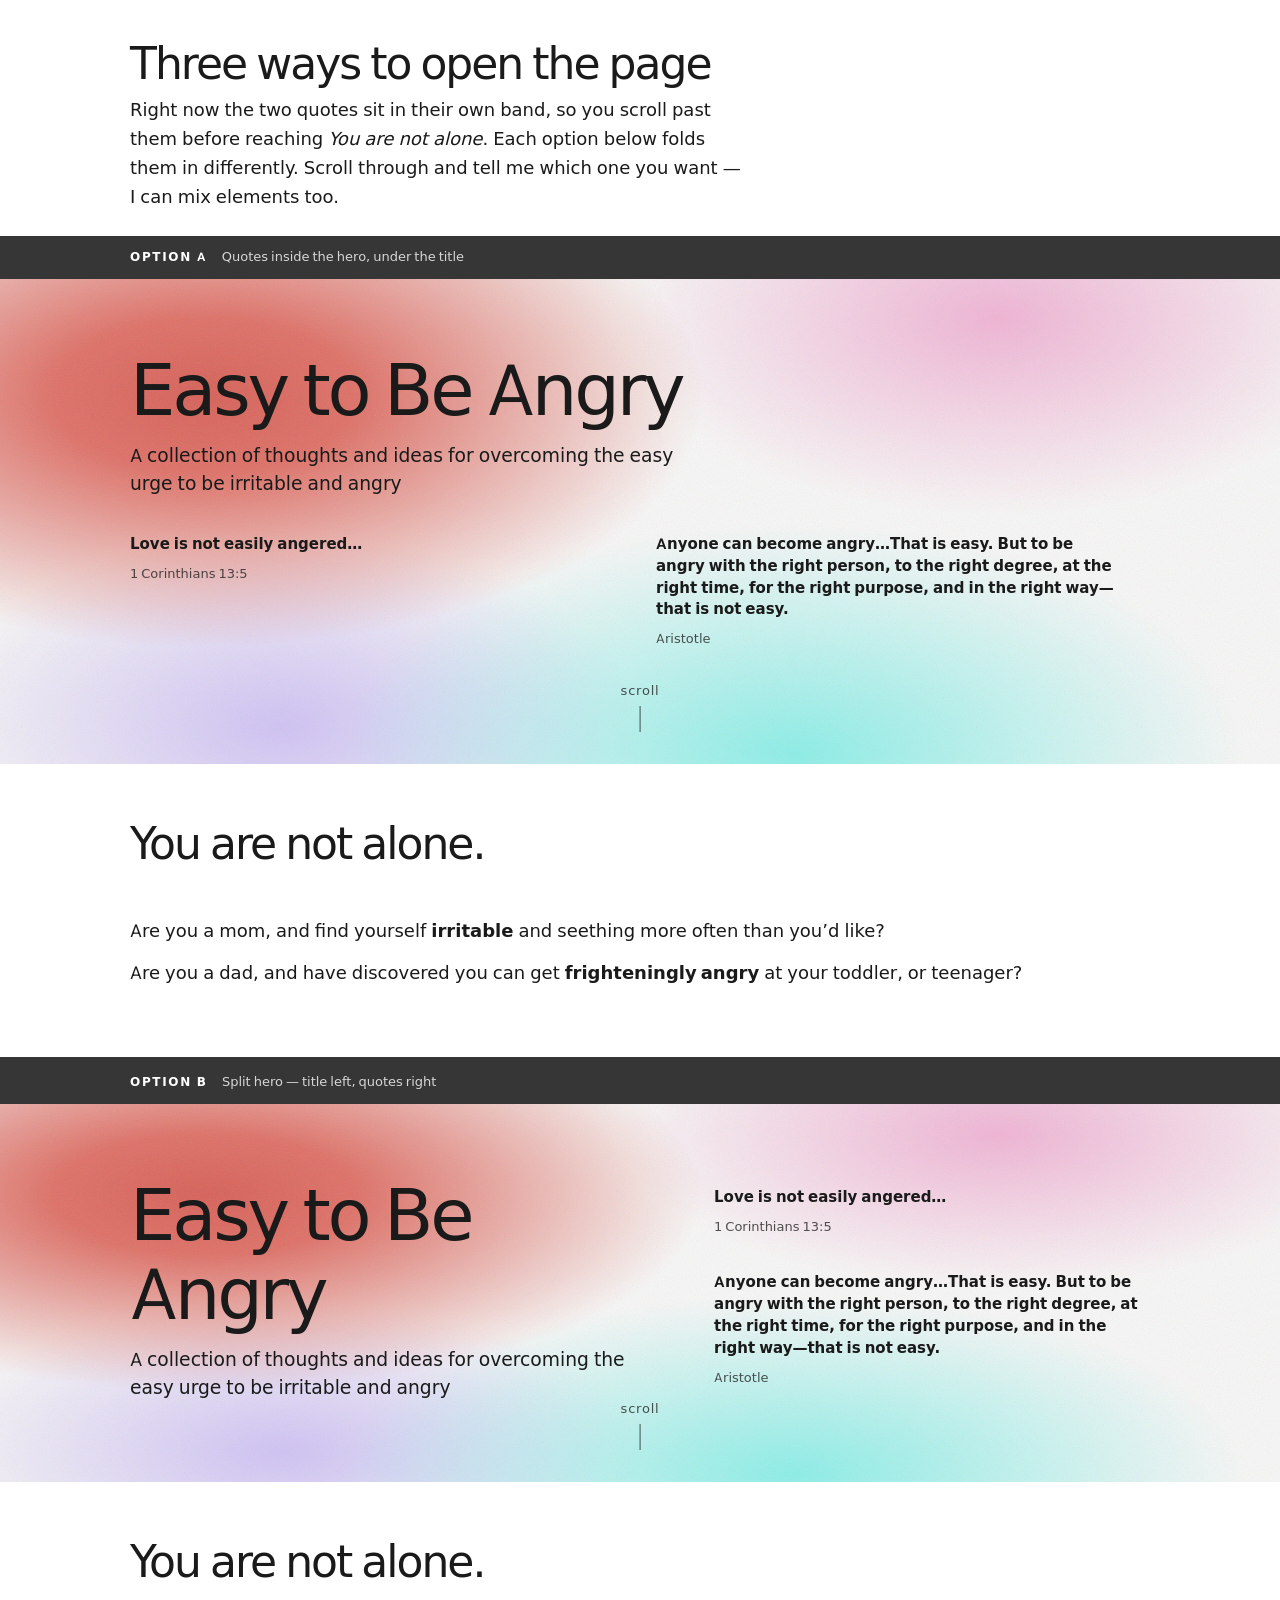
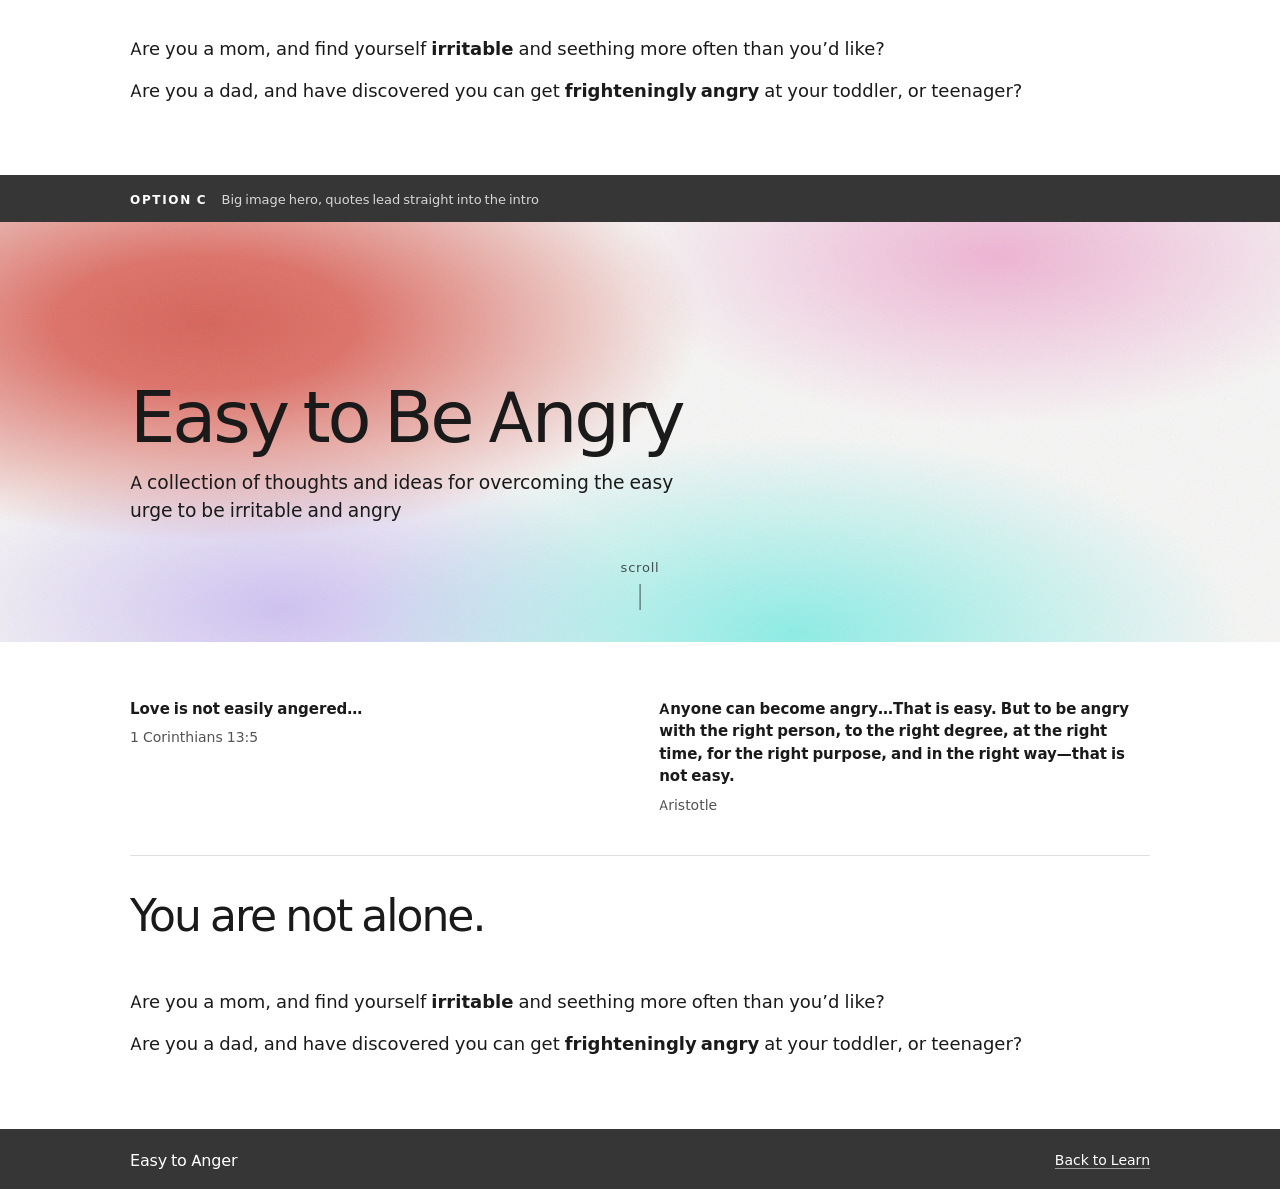
==== hero-options/index.html @ 9e605502 "Speech bubbles for the judgment examples, drop the hero eyebrows, add The Grove The judgment/neutral" ====
<!DOCTYPE html>
<html lang="en">
<head>
<meta charset="utf-8">
<meta name="viewport" content="width=device-width, initial-scale=1">
<title>Hero layout options — Easy to Be Angry</title>
<meta name="robots" content="noindex">
<link rel="stylesheet" href="/assets/css/site.css?v=62">
<style>
  .opt-label {
    position: sticky; top: 0; z-index: 30;
    background: var(--charcoal); color: #fff;
  }
  .opt-label .container { padding-block: .7rem; display: flex; gap: .9rem; align-items: baseline; flex-wrap: wrap; }
  .opt-label b { font-size: .75rem; font-weight: 700; letter-spacing: .14em; text-transform: uppercase; }
  .opt-label span { font-size: .8125rem; opacity: .8; }

  .demo { border-bottom: 3px solid var(--charcoal); }
  .demo .hero--art { min-height: 0; }

  /* shared epigraph treatment when it sits over the artwork */
  .hero-quotes { display: grid; gap: clamp(1rem, 2.5vw, 2rem); margin-top: clamp(1.5rem, 3vw, 2.25rem); }
  .hero-quotes .epigraph { margin: 0; max-width: 46ch; }
  .hero-quotes .epigraph p { font-size: .9375rem; line-height: 1.45; margin-bottom: .15rem; }
  .hero-quotes .epigraph cite { font-size: .8125rem; }

  /* A — quotes stacked under the title, inside the hero */
  .demo-a .hero-quotes { grid-template-columns: repeat(auto-fit, minmax(260px, 1fr)); }
  .demo-a .hero--art { padding-block: clamp(3rem, 7vw, 4.5rem) clamp(5.5rem, 9vw, 7rem); }

  /* B — split hero: title left, quotes right */
  .demo-b .hero--art { padding-block: clamp(3rem, 7vw, 4.5rem) clamp(4rem, 7vw, 5rem); }
  .demo-b .hero-split { display: grid; grid-template-columns: 1.1fr .9fr; gap: clamp(1.5rem, 4vw, 3.5rem); align-items: center; }
  .demo-b .hero-quotes { margin-top: 0; }
  @media (max-width: 760px) { .demo-b .hero-split { grid-template-columns: 1fr; } }

  /* C — hero is title only; quotes lead the next section */
  .demo-c .quote-band { display: grid; grid-template-columns: repeat(auto-fit, minmax(260px, 1fr)); gap: clamp(1rem, 3vw, 2.5rem); padding-bottom: clamp(1.5rem, 3vw, 2.25rem); margin-bottom: clamp(1.5rem, 3vw, 2.25rem); border-bottom: 1px solid rgba(0,0,0,.12); }
  .demo-c .quote-band .epigraph { margin: 0; max-width: none; }
  .demo-c .quote-band p { font-size: .9375rem; margin-bottom: .15rem; }
</style>
</head>
<body>

<main id="main">

  <section class="section" style="padding-block:2.5rem 1.5rem">
    <div class="container">
      <h1 style="font-size:var(--step-hero); margin-bottom:.5rem">Three ways to open the page</h1>
      <p style="max-width:62ch">Right now the two quotes sit in their own band, so you scroll past them
      before reaching <em>You are not alone</em>. Each option below folds them in differently. Scroll
      through and tell me which one you want — I can mix elements too.</p>
    </div>
  </section>

  <!-- ===================== OPTION A ===================== -->
  <div class="opt-label"><div class="container"><b>Option A</b><span>Quotes inside the hero, under the title</span></div></div>
  <div class="demo demo-a">
    <section class="hero hero--art">
      <div class="container">
        <h1 class="hero__title">Easy to Be Angry</h1>
        <p class="hero__standfirst">A collection of thoughts and ideas for overcoming the easy urge to be irritable and angry</p>

        <div class="hero-quotes">
          <div class="epigraph">
            <p>Love is not easily angered…</p>
            <cite>1 Corinthians 13:5</cite>
          </div>
          <div class="epigraph">
            <p>Anyone can become angry…That is easy. But to be angry with the right person, to the right degree, at the right time, for the right purpose, and in the right way—that is not easy.</p>
            <cite>Aristotle</cite>
          </div>
        </div>
      </div>
      <a class="scroll-cue" href="#a-next" aria-label="Scroll">scroll</a>
    </section>

    <section class="section" id="a-next" style="padding-block:clamp(2rem,5vw,3.5rem)">
      <div class="container">
        <h2 class="section__title">You are not alone.</h2>
        <ul class="question-list">
          <li>Are you a mom, and find yourself <strong>irritable</strong> and seething more often than you’d like?</li>
          <li>Are you a dad, and have discovered you can get <strong>frighteningly angry</strong> at your toddler, or teenager?</li>
        </ul>
      </div>
    </section>
  </div>

  <!-- ===================== OPTION B ===================== -->
  <div class="opt-label"><div class="container"><b>Option B</b><span>Split hero — title left, quotes right</span></div></div>
  <div class="demo demo-b">
    <section class="hero hero--art">
      <div class="container">
        <div class="hero-split">
          <div>
            <h1 class="hero__title">Easy to Be Angry</h1>
            <p class="hero__standfirst">A collection of thoughts and ideas for overcoming the easy urge to be irritable and angry</p>
          </div>
          <div class="hero-quotes">
            <div class="epigraph">
              <p>Love is not easily angered…</p>
              <cite>1 Corinthians 13:5</cite>
            </div>
            <div class="epigraph">
              <p>Anyone can become angry…That is easy. But to be angry with the right person, to the right degree, at the right time, for the right purpose, and in the right way—that is not easy.</p>
              <cite>Aristotle</cite>
            </div>
          </div>
        </div>
      </div>
      <a class="scroll-cue" href="#b-next" aria-label="Scroll">scroll</a>
    </section>

    <section class="section" id="b-next" style="padding-block:clamp(2rem,5vw,3.5rem)">
      <div class="container">
        <h2 class="section__title">You are not alone.</h2>
        <ul class="question-list">
          <li>Are you a mom, and find yourself <strong>irritable</strong> and seething more often than you’d like?</li>
          <li>Are you a dad, and have discovered you can get <strong>frighteningly angry</strong> at your toddler, or teenager?</li>
        </ul>
      </div>
    </section>
  </div>

  <!-- ===================== OPTION C ===================== -->
  <div class="opt-label"><div class="container"><b>Option C</b><span>Big image hero, quotes lead straight into the intro</span></div></div>
  <div class="demo demo-c">
    <section class="hero hero--art" style="min-height:min(58svh,420px)">
      <div class="container">
        <h1 class="hero__title">Easy to Be Angry</h1>
        <p class="hero__standfirst">A collection of thoughts and ideas for overcoming the easy urge to be irritable and angry</p>
      </div>
      <a class="scroll-cue" href="#c-next" aria-label="Scroll">scroll</a>
    </section>

    <section class="section" id="c-next" style="padding-block:clamp(2rem,5vw,3.5rem)">
      <div class="container">
        <div class="quote-band">
          <div class="epigraph">
            <p>Love is not easily angered…</p>
            <cite>1 Corinthians 13:5</cite>
          </div>
          <div class="epigraph">
            <p>Anyone can become angry…That is easy. But to be angry with the right person, to the right degree, at the right time, for the right purpose, and in the right way—that is not easy.</p>
            <cite>Aristotle</cite>
          </div>
        </div>

        <h2 class="section__title">You are not alone.</h2>
        <ul class="question-list">
          <li>Are you a mom, and find yourself <strong>irritable</strong> and seething more often than you’d like?</li>
          <li>Are you a dad, and have discovered you can get <strong>frighteningly angry</strong> at your toddler, or teenager?</li>
        </ul>
      </div>
    </section>
  </div>

</main>

<footer class="footer">
  <div class="container footer__inner">
    <span class="footer__brand">Easy to Anger</span>
    <a class="footer__link" href="/">Back to Learn</a>
  </div>
</footer>

</body>
</html>
---- assets/css/site.css ----
@import url('fonts.css');

/* ---------------------------------------------------------------
   Tokens
---------------------------------------------------------------- */
:root {
  --ink: #1a1a1a;
  --ink-soft: #4a4a4a;
  --accent: #e859b5;
  --accent-deep: #c73d96;   /* passes AA on light backgrounds; --accent does not */
  --charcoal: #363636;
  --cream: #f6e4cb;
  --offwhite: #f8f8f7;
  --brick: #d82713;
  --gold: #e4af63;
  --teal: #0e7169;        /* scripture; brightest teal clearing AA on white, cream and gold */
  --gold-light: #f8ebd8;   /* the gold at ~25% over white */
  --white: #fff;
  --grey-light: #f4f4f3;

  --nav-h: 56px;
  --container: 1020px;
  --gutter: clamp(1.25rem, 5vw, 5.5rem);

  /* set-apart blocks (quotes, scripture, contributor voice) step in from the
     body measure on both sides so they read as interruptions in the text */
  --inset: clamp(1rem, 6vw, 7rem);
  /* vertical rhythm between a block and the prose around it */
  --block-gap: clamp(1.75rem, 3.5vw, 2.75rem);

  /* Each step interpolates linearly between its size at 375px and at 1200px,
     so mid-range widths get a real value instead of sitting on the floor. */
  --step-hero: clamp(1.875rem, calc(1.4773rem + 1.697vw), 2.75rem);   /* 30 → 44 */
  --step-h2: clamp(1.875rem, calc(1.4773rem + 1.697vw), 2.75rem);
  --step-h3: clamp(1.0625rem, calc(1.0057rem + 0.242vw), 1.1875rem);  /* 17 → 19 */
  --step-body: clamp(1rem, calc(0.9432rem + 0.242vw), 1.125rem);      /* 16 → 18 */
  --step-link: clamp(0.9375rem, calc(0.9091rem + 0.121vw), 1rem);     /* 15 → 16 */
  --step-nav: clamp(0.8125rem, calc(0.7841rem + 0.121vw), 0.875rem);  /* 13 → 14 */

  --ease: cubic-bezier(.22, .61, .36, 1);
}

/* ---------------------------------------------------------------
   Base
---------------------------------------------------------------- */
*, *::before, *::after { box-sizing: border-box; }

html {
  -webkit-text-size-adjust: 100%;
  scroll-behavior: smooth;
}

body {
  margin: 0;
  font-family: 'DM Sans', system-ui, -apple-system, 'Segoe UI', sans-serif;
  font-size: var(--step-body);
  line-height: 1.6;
  color: var(--ink);
  background: var(--white);
  -webkit-font-smoothing: antialiased;
}

img { max-width: 100%; height: auto; display: block; }

h1, h2, h3, h4 {
  margin: 0;
  font-weight: 400;
  line-height: 1.1;
  letter-spacing: -0.045em;
}

p { margin: 0 0 1.1em; }
p:last-child { margin-bottom: 0; }

a { color: inherit; }

:focus-visible {
  outline: 3px solid var(--accent);
  outline-offset: 3px;
  border-radius: 2px;
}

/* --gutter is the minimum side breathing room, not added padding — so on wide
   screens the content box lands at the same x as the original design. */
.container {
  width: min(var(--container), 100% - (2 * var(--gutter)));
  margin-inline: auto;
}

.skip-link {
  position: absolute;
  left: -9999px;
  top: 0;
  z-index: 200;
  padding: .75rem 1.25rem;
  background: var(--white);
  color: var(--ink);
  font-weight: 700;
}
.skip-link:focus { left: 0; }

/* ---------------------------------------------------------------
   Navigation
---------------------------------------------------------------- */
.nav {
  position: fixed;
  inset: 0 0 auto;
  z-index: 100;
  background: transparent;
  min-height: var(--nav-h);
  transition: background .3s var(--ease), box-shadow .3s var(--ease);
}

/* Once the page scrolls, content would run under the transparent bar. A light
   frosted panel keeps the links legible while preserving the transparent look
   at the top of the page. */
.nav--scrolled {
  background: rgba(248, 248, 247, .85);
  -webkit-backdrop-filter: blur(14px);
  backdrop-filter: blur(14px);
  box-shadow: 0 1px 0 rgba(0, 0, 0, .07);
}

.nav__inner {
  display: flex;
  align-items: center;
  justify-content: center;
  gap: clamp(1rem, 2.5vw, 2rem);
  min-height: var(--nav-h);
  width: min(var(--container), 100% - (2 * var(--gutter)));
  margin-inline: auto;
}

.nav__toggle {
  display: none;
  align-items: center;
  gap: .6rem;
  margin-left: auto;
  padding: .55rem .35rem;
  border: 0;
  background: none;
  color: var(--charcoal);
  font: 700 var(--step-nav)/1 'DM Sans', system-ui, sans-serif;
  letter-spacing: .08em;
  text-transform: uppercase;
  cursor: pointer;
}

.nav__burger { display: block; width: 22px; height: 14px; position: relative; }
.nav__burger span {
  position: absolute;
  left: 0;
  width: 100%;
  height: 2px;
  background: currentColor;
  transition: transform .3s var(--ease), opacity .2s linear;
}
.nav__burger span:nth-child(1) { top: 0; }
.nav__burger span:nth-child(2) { top: 6px; }
.nav__burger span:nth-child(3) { top: 12px; }

[aria-expanded='true'] .nav__burger span:nth-child(1) { transform: translateY(6px) rotate(45deg); }
[aria-expanded='true'] .nav__burger span:nth-child(2) { opacity: 0; }
[aria-expanded='true'] .nav__burger span:nth-child(3) { transform: translateY(-6px) rotate(-45deg); }

.nav__list {
  display: flex;
  align-items: center;
  gap: clamp(1rem, 2.6vw, 2.1rem);
  margin: 0;
  padding: 0;
  list-style: none;
}

.nav__item { position: relative; }

.nav__link {
  display: inline-flex;
  align-items: center;
  gap: .3em;
  padding: .5rem 0;
  color: var(--charcoal);
  font-family: 'DM Sans', system-ui, sans-serif;
  font-size: var(--step-nav);
  font-weight: 700;
  letter-spacing: .08em;
  text-transform: uppercase;
  text-decoration: none;
  white-space: nowrap;
  transition: color .15s linear;
}

.nav__link:hover { color: var(--accent-deep); }
.nav__link[aria-current='page'] { color: var(--accent-deep); }

.nav__caret {
  width: .55em;
  height: .55em;
  border-right: 2px solid currentColor;
  border-bottom: 2px solid currentColor;
  transform: translateY(-2px) rotate(45deg);
  transition: transform .25s var(--ease);
}

/* Desktop dropdown */
.nav__submenu {
  position: absolute;
  top: 100%;
  left: 50%;
  transform: translate(-50%, 6px);
  min-width: 15rem;
  margin: 0;
  padding: .5rem 0;
  list-style: none;
  background: var(--white);
  border-radius: 10px;
  box-shadow: 0 12px 34px rgba(0, 0, 0, .14), 0 0 0 1px rgba(0, 0, 0, .05);
  opacity: 0;
  visibility: hidden;
  transition: opacity .2s var(--ease), transform .2s var(--ease), visibility .2s;
}

.nav__item:hover > .nav__submenu,
.nav__item:focus-within > .nav__submenu {
  opacity: 1;
  visibility: visible;
  transform: translate(-50%, 0);
}

.nav__sublink {
  display: block;
  padding: .55rem 1.25rem;
  color: var(--charcoal);
  font-family: 'DM Sans', system-ui, sans-serif;
  font-size: .875rem;
  font-weight: 500;
  text-decoration: none;
}

.nav__sublink:hover { color: var(--accent-deep); background: rgba(0, 0, 0, .04); }

@media (max-width: 860px) {
  .nav__inner { justify-content: flex-start; }
  .nav__toggle { display: inline-flex; }

  .nav__list {
    position: fixed;
    inset: var(--nav-h) 0 auto;
    display: block;
    max-height: calc(100dvh - var(--nav-h));
    overflow-y: auto;
    padding: .5rem 0 1.5rem;
    background: rgba(248, 248, 247, .97);
    -webkit-backdrop-filter: blur(14px);
    backdrop-filter: blur(14px);
    border-top: 1px solid rgba(0, 0, 0, .08);
    transform: translateY(-12px);
    opacity: 0;
    visibility: hidden;
    transition: opacity .25s var(--ease), transform .25s var(--ease), visibility .25s;
  }

  .nav__list[data-open='true'] { opacity: 1; visibility: visible; transform: none; }

  .nav__item { border-bottom: 1px solid rgba(0, 0, 0, .07); }
  .nav__item:last-child { border-bottom: 0; }

  .nav__link {
    justify-content: space-between;
    width: 100%;
    padding: 1rem var(--gutter);
    font-size: 1rem;
  }

  .nav__item--has-menu > .nav__link[aria-expanded='true'] .nav__caret {
    transform: translateY(2px) rotate(-135deg);
  }

  .nav__submenu {
    position: static;
    transform: none;
    min-width: 0;
    padding: 0;
    background: rgba(0, 0, 0, .035);
    border-radius: 0;
    box-shadow: none;
    opacity: 1;
    visibility: visible;
    display: none;
  }

  /* Must match the desktop hover/focus selectors' specificity, or the
     translate(-50%) centering from those rules drags the panel off-screen. */
  .nav__item:hover > .nav__submenu,
  .nav__item:focus-within > .nav__submenu {
    transform: none;
  }

  .nav__submenu[data-open='true'] { display: block; }

  .nav__sublink { padding: .85rem var(--gutter) .85rem calc(var(--gutter) + 1rem); }
}

/* ---------------------------------------------------------------
   Sections
---------------------------------------------------------------- */
/* No top padding on main — the hero's gradient runs up behind the transparent
   bar. Any page whose first block isn't a hero gets the clearance instead. */
main > .section:first-child { padding-top: calc(var(--nav-h) + clamp(2rem, 6vw, 4rem)); }

.section {
  padding-block: clamp(2.75rem, 7vw, 5.5rem);
  background: var(--white);
}
/* The modifier classes are kept as no-ops: the artwork wash inherits its
   colour from the section, and that colour is now white everywhere. */

main > .section { position: relative; }

/* Divider sits at the section boundary but only spans the content column,
   matching the rule that used to run under the opening quotes. */
main > .section + .section:not(.section--no-rule)::after {
  content: '';
  position: absolute;
  top: 0;
  left: 50%;
  translate: -50% 0;
  width: min(var(--container), 100% - (2 * var(--gutter)));
  height: 1px;
  background: rgba(0, 0, 0, .12);
}

.hero {
  position: relative;
  padding-top: calc(var(--nav-h) + clamp(2.5rem, 8vw, 6rem));
  padding-bottom: clamp(2.75rem, 9vw, 6.5rem);
  background:
    radial-gradient(52% 78% at 2% 10%, rgba(242, 176, 128, .95) 0%, rgba(242, 176, 128, 0) 72%),
    radial-gradient(54% 85% at 52% 108%, rgba(74, 240, 224, 1) 0%, rgba(74, 240, 224, 0) 70%),
    #f2f2f1;
}

.hero__title {
  font-size: var(--step-hero);
  margin-bottom: .5rem;
}

.hero__meta {
  font-size: clamp(1rem, 1.5vw, 1.375rem);
  font-weight: 500;
  letter-spacing: 0;
}

.hero__date { color: var(--accent-deep); font-weight: 700; }

.section__title {
  font-size: var(--step-h2);
  margin-bottom: clamp(1.75rem, 4vw, 3rem);
}

.section__subtitle {
  font-size: var(--step-h3);
  margin-bottom: 1.25rem;
}

.prose { max-width: none; }
.prose strong { font-weight: 700; }

.prose a,
.inline-link {
  color: inherit;
  font-weight: 700;
  text-decoration: underline;
  text-decoration-thickness: 1px;
  text-underline-offset: .18em;
  transition: color .15s linear;
}

.prose a:hover,
.inline-link:hover { color: var(--accent-deep); }

.bio { margin-bottom: 1.75rem; }
.bio__contact { display: block; margin-top: .15rem; }
.bio__label { color: var(--ink-soft); }

/* ---------------------------------------------------------------
   Resource lists
---------------------------------------------------------------- */
/* Category accent colours — assigned per group via data-tone */
[data-tone='a'] { --tone: #c73d96; }
[data-tone='b'] { --tone: #34716f; }
[data-tone='c'] { --tone: #b8601f; }
[data-tone='d'] { --tone: #5b4bb8; }
[data-tone='e'] { --tone: #b03a2e; }

.resource-group { margin-bottom: clamp(2rem, 4.5vw, 3rem); }
.resource-group:last-child { margin-bottom: 0; }

.resource-cat {
  display: flex;
  align-items: baseline;
  gap: .5rem;
  margin-bottom: .9rem;
  padding-bottom: .5rem;
  border-bottom: 2px solid color-mix(in srgb, var(--tone) 28%, transparent);
  color: var(--tone);
  font-size: .8125rem;
  font-weight: 700;
  letter-spacing: .14em;
  text-transform: uppercase;
}

.resource-count {
  font-size: .6875rem;
  font-weight: 500;
  letter-spacing: 0;
  opacity: .55;
}

/* The dot lives on the li so the anchor can slide right on hover without
   dragging the dot along with it. The anchor is a block whose left padding
   covers the dot, so hovering or clicking the dot counts as the link —
   bullet and text always react together. --row-pad keeps the dot's vertical
   offset in step with the anchor's padding. */
.resource-list {
  --row-pad: 0rem;
  margin: 0;
  padding: 0;
  list-style: none;
  columns: 2;
  column-gap: 2.75rem;
}

@media (max-width: 760px) {
  .resource-list {
    columns: 1;
    --row-pad: .4rem;   /* roomier tap targets; the dot tracks it via --row-pad */
  }
  .resource-list li { margin-bottom: .2rem; }
}

.resource-list li {
  position: relative;
  break-inside: avoid;
  margin-bottom: .55rem;
}

.resource-list li::before {
  content: '';
  position: absolute;
  left: 0;
  top: calc(var(--row-pad) + .62em);
  width: 5px;
  height: 5px;
  border-radius: 50%;
  background: var(--tone);
  /* The dot paints above the anchor, so without this it swallows the pointer
     and the bullet would highlight while the text stayed put. */
  pointer-events: none;
  transition: transform .18s var(--ease);
}

.resource-list a {
  display: block;
  padding: var(--row-pad) 0 var(--row-pad) 1rem;
  color: var(--ink);
  font-size: var(--step-link);
  font-weight: 500;
  line-height: 1.45;
  text-decoration: none;
  transition: color .15s linear, transform .18s var(--ease);
}

.resource-list a::after {
  content: '↗';
  /* inline, not inline-block. An inline-block is a line-break opportunity, so
     a title that filled its line exactly pushed the arrow onto a line of its
     own and left what read as a blank line under the link. As plain inline
     text the arrow stays glued to the last word and wraps down with it. */
  display: inline;
  margin-left: .32em;
  font-size: .85em;
  opacity: 0;
  /* relative offsets, not a transform — transform does nothing on a
     non-replaced inline box, and these shift paint without reflowing text */
  position: relative;
  left: -3px;
  top: 2px;
  transition: opacity .18s var(--ease), left .18s var(--ease), top .18s var(--ease);
}

.resource-list a:hover,
.resource-list a:focus-visible {
  color: var(--tone);
  transform: translateX(5px);
}

.resource-list li:hover::before,
.resource-list li:focus-within::before { transform: scale(1.8); }

.resource-list a:hover::after,
.resource-list a:focus-visible::after { opacity: .8; left: 0; top: 0; }

/* Touch devices get no hover, so without the underline the arrow is the only
   thing marking these as links — keep it visible there permanently. */
@media (hover: none) {
  .resource-list a::after { opacity: .55; left: 0; top: 0; }
}

.resource-list cite { font-style: italic; }

/* ---------------------------------------------------------------
   Footer
---------------------------------------------------------------- */
.footer {
  background: var(--charcoal);
  color: var(--white);
  padding-block: clamp(.8rem, 1.5vw, 1rem);
}

.footer__inner {
  display: flex;
  flex-wrap: wrap;
  align-items: center;
  justify-content: space-between;
  gap: .75rem 1.5rem;
}

.footer__brand {
  font-size: 1rem;
  font-weight: 500;
  letter-spacing: -0.01em;
}

.footer__link {
  font-size: .875rem;
  font-weight: 500;
  text-decoration: underline;
  text-decoration-thickness: 1px;
  text-underline-offset: .2em;
  text-decoration-color: rgba(255, 255, 255, .5);
}

.footer__link:hover { text-decoration-color: currentColor; }

/* ---------------------------------------------------------------
   Scroll reveal — content is visible by default, JS only animates in
---------------------------------------------------------------- */
@media (prefers-reduced-motion: no-preference) {
  .js-reveal [data-reveal] {
    opacity: 0;
    transform: translateY(18px);
    transition: opacity .7s var(--ease), transform .7s var(--ease);
  }
  .js-reveal [data-reveal].is-visible {
    opacity: 1;
    transform: none;
  }
}

[id] { scroll-margin-top: calc(var(--nav-h) + 1.5rem); }

/* ---------------------------------------------------------------
   Learn page
---------------------------------------------------------------- */

/* Hero over artwork */
.hero--art {
  position: relative;
  display: flex;
  flex-direction: column;
  justify-content: center;
  min-height: min(58svh, 420px);
  /* Pure CSS mesh — nothing to download, no banding, and no artwork to
     re-flatten if the palette moves. Red stands in for the anger theme. */
  background:
    radial-gradient(54% 72% at 16% 24%, rgba(201, 42, 30, .95) 0%, rgba(208, 48, 34, .88) 22%, rgba(214, 48, 34, 0) 72%),
    radial-gradient(42% 58% at 78% 8%, rgba(232, 137, 189, .80) 0%, rgba(232, 137, 189, 0) 70%),
    radial-gradient(52% 70% at 62% 98%, rgba(92, 232, 222, .90) 0%, rgba(92, 232, 222, 0) 68%),
    radial-gradient(40% 56% at 22% 92%, rgba(173, 151, 240, .72) 0%, rgba(173, 151, 240, 0) 70%),
    #f5f4f3;
  padding-top: calc(var(--nav-h) + clamp(2.5rem, 8vw, 6rem));
  padding-bottom: clamp(3.5rem, 9vw, 7rem);
}

/* faint grain, the one thing the old bitmap hero gave that flat CSS doesn't */
.hero--art::after {
  content: '';
  position: absolute;
  inset: 0;
  pointer-events: none;
  opacity: .45;
  background-image: url("data:image/svg+xml,%3Csvg xmlns='http://www.w3.org/2000/svg' width='140' height='140'%3E%3Cfilter id='n'%3E%3CfeTurbulence type='fractalNoise' baseFrequency='.85' numOctaves='3'/%3E%3C/filter%3E%3Crect width='140' height='140' filter='url(%23n)' opacity='.3'/%3E%3C/svg%3E");
}

/* Light wash so the dark title holds against the busiest parts of the gradient */
.hero--art::before {
  content: '';
  position: absolute;
  inset: 0;
  background: rgba(255, 255, 255, .22);
}

.hero--art > .container { position: relative; z-index: 1; }
/* z-index only — the cue must stay absolutely positioned against the hero */
.hero--art > .scroll-cue { z-index: 1; }

.hero--art .hero__title {
  font-size: clamp(2.5rem, calc(1.4rem + 4.7vw), 4.5rem);
  margin-bottom: .75rem;
}

.hero__standfirst {
  max-width: 58ch;
  font-size: clamp(1rem, calc(.93rem + .3vw), 1.1875rem);
  line-height: 1.5;
}

.scroll-cue {
  position: absolute;
  left: 50%;
  bottom: clamp(1rem, 3vw, 2rem);
  transform: translateX(-50%);
  display: flex;
  flex-direction: column;
  align-items: center;
  gap: .3rem;
  font-size: .8125rem;
  letter-spacing: .06em;
  color: var(--ink);
  opacity: .75;
  text-decoration: none;
}

.scroll-cue::after {
  content: '';
  width: 1px;
  height: 26px;
  background: currentColor;
  animation: cue 1.8s var(--ease) infinite;
  transform-origin: top;
}

@keyframes cue {
  0%, 100% { transform: scaleY(.45); opacity: .4; }
  50%      { transform: scaleY(1);   opacity: 1; }
}

@media (prefers-reduced-motion: reduce) { .scroll-cue::after { animation: none; } }

/* Section artwork — decorative, sits on the section's solid colour */
.section--art {
  position: relative;
  background-repeat: no-repeat;
  background-position: var(--art-pos, 50% 0%);
  background-size: var(--art-size, 90%) auto;
}

.section--art > .container { position: relative; z-index: 1; }

/* A wash in the section's own colour keeps the artwork present but lets the
   text carry. `inherit` picks up whichever section colour is in play.
   Stronger on narrow screens, where the art scales up behind the words. */
.section--art::before {
  content: '';
  position: absolute;
  inset: 0;
  background-color: inherit;
  opacity: .82;
}

@media (max-width: 860px) {
  .section--art::before { opacity: .88; }
}


/* Opening epigraphs */
.epigraph { max-width: 52ch; margin-bottom: 2rem; }
.epigraph:last-child { margin-bottom: 0; }
.epigraph p { font-weight: 700; margin-bottom: .2rem; }
.epigraph cite { font-style: normal; opacity: .75; font-size: .9375em; }

/* The epigraphs lead straight into the intro rather than forming their own
   scroll stop, so they sit as a band above it with a rule between. */
.quote-overlap {
  position: relative;
  z-index: 2;
  margin-top: calc(-1 * clamp(2rem, 5vw, 3.5rem));
}

.quote-row {
  display: grid;
  grid-template-columns: repeat(auto-fit, minmax(260px, 1fr));
  gap: clamp(1rem, 2.5vw, 1.75rem);
}

.qcard {
  margin: 0;
  padding: clamp(1rem, 2.4vw, 1.4rem) clamp(1.1rem, 2.6vw, 1.6rem);
  border-radius: 6px;
  background: #fff;
  box-shadow: 0 8px 26px rgba(0, 0, 0, .12);
}

.qcard p { margin: 0 0 .25rem; font-size: .9375rem; font-weight: 700; line-height: 1.5; }
.qcard cite { font-style: normal; font-size: .8125rem; opacity: .7; }

.quote-band .epigraph { margin: 0; max-width: none; }
.quote-band .epigraph p { font-size: .9375rem; line-height: 1.5; margin-bottom: .15rem; }
.quote-band .epigraph cite { font-size: .875rem; }

/* "You are not alone" — the artwork sits behind the questions rather than
   below them, scaled down and softened so the text stays the focus. */
.not-alone { position: relative; }

.not-alone::before {
  content: '';
  position: absolute;
  right: -3%;
  top: 50%;
  translate: 0 -50%;
  width: clamp(240px, 42%, 460px);
  aspect-ratio: 1200 / 901;
  background: url('/assets/img/blob-not-alone.webp') center / contain no-repeat;
  opacity: .3;
  pointer-events: none;
}

.not-alone > * { position: relative; }

@media (max-width: 700px) {
  .not-alone::before { width: 78%; right: -12%; opacity: .22; }
}

/* "You are not alone" question list */
.question-list { list-style: none; margin: 0; padding: 0; max-width: none; }
.question-list li { margin-bottom: .85rem; }
.question-list strong { font-weight: 700; }

/* Quote cards over gradient artwork */
/* One card at a time. Scroll-snap does the work, so swipe on touch and
   trackpads is native; the buttons just scroll the viewport. */
.carousel { position: relative; }

/* The controls anchor to the card area, not the whole carousel — otherwise
   the dots row below drags them over the card's bottom edge. */
.carousel__stage { position: relative; }

.carousel__viewport {
  display: flex;
  overflow-x: auto;
  scroll-snap-type: x mandatory;
  scroll-behavior: smooth;
  -webkit-overflow-scrolling: touch;
  scrollbar-width: none;
  border-radius: 4px;
}

.carousel__viewport::-webkit-scrollbar { display: none; }
@media (prefers-reduced-motion: reduce) { .carousel__viewport { scroll-behavior: auto; } }

.quote-card {
  position: relative;
  flex: 0 0 100%;
  /* flex items default to min-width:auto, which lets a slide grow past its
     basis; <figure> also carries a default 40px side margin. Both throw the
     snap maths off. */
  min-width: 0;
  margin: 0;
  scroll-snap-align: center;
  scroll-snap-stop: always;
  display: flex;
  flex-direction: column;
  justify-content: center;
  gap: 1.25rem;
  min-height: clamp(320px, 38vw, 430px);
  /* extra room at the bottom for the carousel controls sitting over the card */
  padding: clamp(1.75rem, 5vw, 3.25rem) clamp(1.5rem, 8vw, 6rem) clamp(4.25rem, 6.5vw, 5.25rem);
  background-size: cover;
  background-position: center;
  color: var(--white);
  text-align: center;
  overflow: hidden;
}

/* Wash over the artwork so the text carries rather than competes with it */
.quote-card::before {
  content: '';
  position: absolute;
  inset: 0;
  background: rgba(0, 0, 0, .34);
}

/* The controls sit inside the card, where the source button used to be */
.carousel__nav {
  position: absolute;
  left: 50%;
  bottom: clamp(1.5rem, 3.5vw, 2.5rem);
  transform: translateX(-50%);
  z-index: 2;
  display: flex;
  gap: .75rem;
}

.carousel__btn {
  display: inline-flex;
  align-items: center;
  justify-content: center;
  width: 2.25rem;
  height: 2.25rem;
  padding: 0;
  border: 0;
  border-radius: 50%;
  background: var(--accent);
  color: var(--white);
  font-size: 1.05rem;
  line-height: 1;
  cursor: pointer;
  transition: background .15s linear, transform .18s var(--ease), opacity .2s linear;
}

.carousel__btn:hover { background: var(--accent-deep); transform: scale(1.12); }
.carousel__btn[disabled] { opacity: .35; cursor: default; }
.carousel__btn[disabled]:hover { background: var(--accent); transform: none; }

.carousel__status {
  display: flex;
  align-items: center;
  justify-content: space-between;
  gap: 1rem;
  margin-top: 1rem;
}

.carousel__dots { display: flex; flex-wrap: wrap; gap: .5rem; }

.carousel__dot {
  width: 9px;
  height: 9px;
  padding: 0;
  border: 0;
  border-radius: 50%;
  background: rgba(26, 26, 26, .25);
  cursor: pointer;
  transition: background .15s linear, transform .18s var(--ease);
}

.carousel__dot[aria-selected='true'] { background: var(--accent); transform: scale(1.3); }
.carousel__dot:hover { background: var(--accent-deep); }

.carousel__count { margin: 0; font-size: .8125rem; opacity: .65; }

.quote-card > * { position: relative; }

.quote-card blockquote {
  margin: 0;
  font-size: clamp(.9375rem, calc(.88rem + .25vw), 1.0625rem);
  line-height: 1.5;
  text-shadow: 0 1px 10px rgba(0, 0, 0, .35);
}

.quote-card blockquote p:first-child { font-weight: 700; }

.quote-card__cite {
  display: block;
  margin-top: .75rem;
  font-size: .875em;
  font-style: normal;
  opacity: .92;
}

/* Same behaviour as the Resources links — no underline at rest, slides right
   with an arrow on hover — but tuned to read on a dark card. */
.quote-card__cite a {
  display: inline-block;
  color: inherit;
  text-decoration: none;
  transition: color .15s linear, transform .18s var(--ease);
}

.quote-card__cite a::after {
  content: '↗';
  display: inline-block;
  margin-left: .32em;
  font-size: .9em;
  opacity: 0;
  transform: translate(-3px, 2px);
  transition: opacity .18s var(--ease), transform .18s var(--ease);
}

.quote-card__cite a:hover,
.quote-card__cite a:focus-visible {
  color: #ffc2e8;
  transform: translateX(5px);
}

.quote-card__cite a:hover::after,
.quote-card__cite a:focus-visible::after { opacity: 1; transform: none; }

@media (hover: none) {
  .quote-card__cite a::after { opacity: .7; transform: none; }
}

/* More / Less shift list. The grid lives on the <ul> with the <li>s set to
   display:contents, so all three columns line up across rows — sizing each
   row independently would stagger the arrows. */
.shift-list {
  display: grid;
  grid-template-columns: max-content auto max-content;
  justify-content: start;
  align-items: center;
  column-gap: clamp(.5rem, 1.5vw, .9rem);
  row-gap: .15rem;
  list-style: none;
  margin: var(--block-gap) 0;
  padding: 0;
}

.shift-list li { display: contents; }

.shift-list li > span {
  padding-block: .4rem;
  font-size: var(--step-body);
  text-align: right;          /* left column ends flush at the arrow */
}

.shift-list li > span:last-child { text-align: left; }

/* Arrows are an inline SVG sprite rather than images, so they stay crisp at
   any size and take their colour from here. */
.sprite { position: absolute; width: 0; height: 0; overflow: hidden; }

.arrow {
  display: block;
  width: clamp(48px, 7.5vw, 80px);
  height: auto;
  aspect-ratio: 80 / 16;
  color: var(--accent);
  flex: none;
}

.arrow--annot { width: clamp(52px, 8vw, 86px); }

.arrow--curve {
  width: clamp(64px, 11vw, 104px);
  aspect-ratio: 104 / 54;
}

@media (max-width: 560px) {
  .shift-list { column-gap: .45rem; }
  .shift-list li > span { font-size: .9375rem; }
}

/* Scripture — reference hangs in the left margin, verse to the right, so a
   stack of verses reads as one passage with the references lining up. */
.scripture {
  display: grid;
  grid-template-columns: 8.5rem 1fr;
  gap: .45rem clamp(1rem, 2.5vw, 1.75rem);
  align-items: baseline;
  max-width: none;
  margin: var(--block-gap) var(--inset);
  padding: 0;
  border: 0;
}

.scripture cite {
  grid-column: 1;
  color: var(--teal);
  font-size: .72rem;
  font-style: normal;
  font-weight: 700;
  letter-spacing: .13em;
  text-transform: uppercase;
  text-align: right;
}

.scripture p {
  grid-column: 2;
  margin: 0;
  color: var(--teal);
  font-size: clamp(.9375rem, calc(.909rem + .121vw), 1rem);
  font-weight: 500;
  line-height: 1.55;
}

@media (max-width: 640px) {
  .scripture { grid-template-columns: 1fr; gap: .2rem; }
  .scripture cite { grid-column: 1; text-align: left; }
  .scripture p { grid-column: 1; margin-bottom: .9rem; }
  .scripture p:last-of-type { margin-bottom: 0; }
}

/* Pull quote — accent rule down the left */
.pullquote {
  margin: var(--block-gap) var(--inset);
  padding-left: clamp(1rem, 2.5vw, 1.75rem);
  border-left: 3px solid var(--accent);
  /* deliberately a step below body copy — the rule and weight carry it */
  font-size: clamp(.9375rem, calc(.909rem + .121vw), 1rem);
  font-weight: 700;
  line-height: 1.45;
}

/* A quotation running over two paragraphs: each paragraph opens with a quote
   mark, only the last one closes. Kill the UA margins and space them by hand. */
.pullquote p { margin: 0; }
.pullquote p + p { margin-top: .7rem; }

.pullquote cite {
  display: block;
  margin-top: .5rem;
  font-size: .7em;
  font-style: normal;
  font-weight: 500;
  opacity: .7;
}

/* Closing questions — the authors speaking, so no quote furniture */
.closing-question {
  display: grid;
  grid-template-columns: auto 1fr;
  align-items: center;
  gap: clamp(.75rem, 2vw, 1.4rem);
  margin: var(--block-gap) 0;
}

/* adjacent margins collapse to the larger, so the first one's bottom margin
   has to come down too or the pair stays block-gap apart */
.closing-question:has(+ .closing-question) { margin-bottom: .6rem; }
.closing-question + .closing-question { margin-top: 0; }

.closing-question p {
  margin: 0;
  font-size: var(--step-body);
  font-weight: 500;
  line-height: 1.6;
}

.closing-question strong { font-weight: 700; }

@media (max-width: 560px) {
  .closing-question { grid-template-columns: 1fr; gap: .4rem; }
}

/* Topic subheads that open a named idea */
.subhead-major {
  margin-top: clamp(2.75rem, 5.5vw, 4rem);
  margin-bottom: 1.1rem;
  font-size: clamp(1.5rem, calc(1.25rem + 1vw), 2.125rem);
  font-weight: 500;
  letter-spacing: -0.035em;
}

/* Contributor voice — the one place the handwritten face is used.
   Caveat runs small and is already slanted, so it is sized up and set
   upright rather than italic. */
.contributor {
  margin: var(--block-gap) var(--inset);
  font-family: 'Caveat', 'DM Sans', cursive;
  font-size: clamp(1.2rem, calc(1rem + .62vw), 1.6rem);
  line-height: 1.5;
}

.contributor strong { font-weight: 700; }
.contributor__attrib { display: block; margin-top: .75rem; font-weight: 700; }

/* Journal prompt */
.prompt {
  max-width: none;
  margin-block: clamp(1.5rem, 4vw, 2.5rem);
  padding: clamp(1.25rem, 3vw, 2rem);
  background: var(--gold-light);
  border: 1px solid rgba(180, 130, 50, .3);
  border-radius: 3px;
}

.prompt p { font-weight: 700; text-align: center; margin-bottom: 1.25rem; }

.prompt__line {
  height: 1px;
  margin-block: 1.6rem;
  background: rgba(0, 0, 0, .45);
}

/* ---------------------------------------------------------------
   Triggers bubble chart (replaces the old Flourish embed)
---------------------------------------------------------------- */
.bubbles { position: relative; }

.bubbles__svg {
  display: block;
  width: 100%;
  height: auto;
  overflow: visible;   /* bubbles lift slightly past the viewBox on hover */
}

.bub {
  /* --bx/--by come from the packing; --dx/--dy are the live hover nudge */
  transform-box: view-box;
  transform-origin: 0 0;
  transform:
    translate(calc(var(--bx) + var(--dx, 0px)), calc(var(--by) + var(--dy, 0px)))
    scale(var(--s, 1));
  transition: transform .45s var(--ease);
  cursor: pointer;
}

.bub circle { transition: filter .25s var(--ease); }
.bub:is(:hover, :focus-visible) circle { filter: drop-shadow(0 4px 14px rgba(0, 0, 0, .22)); }
.bub:focus { outline: none; }
.bub:focus-visible circle { stroke: var(--charcoal); stroke-width: 2; }

.bub__label--out { fill: var(--ink); font-weight: 600; }

.bub__label {
  fill: #1a1a1a;
  font-family: 'DM Sans', system-ui, sans-serif;
  font-weight: 500;
  pointer-events: none;
  user-select: none;
}

@media (prefers-reduced-motion: reduce) {
  .bub { transition: none; }
}

/* Tooltip is anchored to its bubble rather than chasing the pointer, which
   keeps it from jittering as the cursor moves inside a circle. */
.bubbles__tip,
.bars__tip {
  position: absolute;
  z-index: 3;
  /* An absolutely positioned shrink-to-fit box is limited by the containing
     block's width minus its own left offset, so the tooltip narrowed into a
     tall column as the pointer approached the right edge. max-content ignores
     the available space, so the box keeps one shape wherever it is placed and
     the JS flips it to the other side of the cursor instead. */
  width: max-content;
  max-width: min(22rem, 70vw);
  padding: .7rem .85rem;
  border: 1px solid rgba(0, 0, 0, .16);
  border-radius: 6px;
  background: #fff;
  color: var(--ink);
  box-shadow: 0 6px 22px rgba(0, 0, 0, .13);
  font-size: .8125rem;
  line-height: 1.45;
  pointer-events: none;
  opacity: 0;
  transition: opacity .18s var(--ease);
}

.bubbles__tip[data-show='true'],
.bars__tip[data-show='true'] { opacity: 1; }
.bubbles__tip p,
.bars__tip p { margin: 0; }
.bubbles__tip-head,
.bars__tip-head { font-weight: 700; margin-bottom: .3rem !important; }
.bubbles__tip-needs,
.bars__tip-need { opacity: .75; }

/* The same detail as the tooltip, but reachable by keyboard and screen
   reader — SVG groups never fire focus events, so the chart itself cannot
   carry this content on its own. */
.trigger-key { margin-top: 1rem; font-size: .875rem; }

.trigger-key summary {
  cursor: pointer;
  color: var(--accent-deep);
  font-weight: 700;
}

.trigger-key summary:hover { text-decoration: underline; }

.trigger-key__list { margin: .9rem 0 0; }

.trigger-key__row {
  display: grid;
  grid-template-columns: 11rem 1fr;
  gap: .25rem 1rem;
  padding-block: .5rem;
  border-top: 1px solid rgba(0, 0, 0, .09);
}

.trigger-key__row dt { font-weight: 700; }
.trigger-key__row dt span { display: block; font-weight: 500; opacity: .55; font-size: .8125rem; }
.trigger-key__row dd { margin: 0; opacity: .8; line-height: 1.5; }

@media (max-width: 640px) {
  .trigger-key__row { grid-template-columns: 1fr; }
}

/* Responsive third-party embed (Flourish) */
.embed {
  position: relative;
  width: 100%;
  aspect-ratio: var(--embed-ratio, 10 / 9);
  margin-block: 1rem;
}

.embed iframe {
  position: absolute;
  inset: 0;
  width: 100%;
  height: 100%;
  border: 0;
}

.embed__caption { font-size: .875rem; opacity: .75; margin-top: .5rem; }

/* Two-column prose split */
.split {
  display: grid;
  grid-template-columns: repeat(auto-fit, minmax(300px, 1fr));
  gap: clamp(1.25rem, 3vw, 2.5rem);
}

.split h3 { font-size: var(--step-h3); font-weight: 700; margin-bottom: .5rem; }

/* Shared spacing helpers, so vertical rhythm comes from two values rather
   than ad-hoc margins scattered through the markup. */
.block-gap { margin-top: var(--block-gap); }
.topic-break { margin-top: clamp(2.5rem, 5vw, 3.75rem); }
.cta-wrap { margin-top: clamp(2.25rem, 4.5vw, 3rem); }

/* Aim rows — arrow sits right against its text */
.aim {
  display: grid;
  grid-template-columns: auto 1fr;
  align-items: start;
  gap: clamp(.65rem, 1.6vw, 1.1rem);
  margin-top: var(--block-gap);
}

.aim .arrow { margin-top: .45em; }

@media (max-width: 560px) {
  .aim { grid-template-columns: 1fr; gap: .4rem; }
}

/* Figure with decorative arrow.

   Three rows. The chart and arrow span rows 1-2 and are centred, so grid
   splits that height between the two rows and the boundary falls on the
   chart's middle. The heading sits at the bottom of row 1 and the disclosure's
   summary at the top of row 2, so the pair meets on that line and reads as
   centred beside the chart. The open list is row 3, which nothing else
   occupies — so opening it only grows downward and the chart, arrow, heading
   and summary all stay exactly where they are.

   The list spans the full width on purpose: eleven rows of trigger text would
   be cramped in a third of the measure. */
.annotated {
  display: grid;
  grid-template-columns: minmax(0, 1fr) auto minmax(0, 1fr);
  grid-template-rows: auto auto auto;
  gap: clamp(.75rem, 2vw, 1.5rem);
}

.annotated > .bubbles,
.annotated > .arrow--annot {
  grid-row: 1 / span 2;
  align-self: center;
}

.annotated > .bubbles { grid-column: 1; }
.annotated > .arrow--annot { grid-column: 2; }

.annotated > .section__subtitle {
  grid-row: 1;
  grid-column: 3;
  align-self: end;
  margin: 0;
}

.annotated > .trigger-key {
  grid-row: 2 / span 2;
  grid-column: 1 / -1;
  display: grid;
  grid-template-columns: subgrid;
  grid-template-rows: subgrid;
  margin-top: 0;
}

.annotated > .trigger-key > summary {
  grid-row: 1;
  grid-column: 3;
  align-self: start;
}

/* Chrome wraps everything after the summary in a ::details-content box, so
   that pseudo-element is the real grid item and placing the list itself does
   nothing. Place both: the pseudo where it exists, the list where it doesn't. */
.annotated > .trigger-key::details-content { grid-row: 2; grid-column: 1 / -1; }
.annotated > .trigger-key > .trigger-key__list { grid-column: 1 / -1; }

/* width is set on .arrow / .arrow--annot above */

@media (max-width: 760px) {
  .annotated { grid-template-columns: 1fr; }
  .annotated .arrow--annot { display: none; }
  /* single column, so drop the explicit placement or everything piles into row 1 */
  .annotated > .bubbles,
  .annotated > .section__subtitle,
  .annotated > .trigger-key { grid-row: auto; grid-column: 1; }
  .annotated > .section__subtitle { align-self: auto; }
  .annotated > .trigger-key { display: block; }
}

/* Next-page call to action */
.cta-next {
  display: inline-flex;
  align-items: center;
  gap: .6rem;
  padding: .85rem 1.6rem;
  border-radius: 999px;
  background: var(--accent);
  color: var(--white);
  font-size: var(--step-link);
  font-weight: 700;
  text-decoration: none;
  transition: background .15s linear, transform .18s var(--ease);
}

.cta-next:hover { background: var(--accent-deep); transform: translateX(4px); }

/* ===========================================================================
   Reflect page
   ======================================================================== */

/* The Vev original opened with a 6.5MB rainbow star. These gradients take its
   palette — magenta, violet, blue, yellow, orange — so the page keeps its own
   identity without the download. */
.hero--reflect {
  background:
    radial-gradient(44% 60% at 26% 6%, rgba(233, 56, 140, .82) 0%, rgba(233, 56, 140, 0) 70%),
    radial-gradient(46% 64% at 84% 24%, rgba(138, 94, 232, .74) 0%, rgba(138, 94, 232, 0) 70%),
    radial-gradient(44% 62% at 70% 102%, rgba(78, 170, 240, .72) 0%, rgba(78, 170, 240, 0) 68%),
    radial-gradient(42% 58% at 14% 94%, rgba(248, 206, 74, .80) 0%, rgba(248, 206, 74, 0) 70%),
    radial-gradient(38% 54% at 2% 48%, rgba(242, 130, 48, .70) 0%, rgba(242, 130, 48, 0) 72%),
    #f5f4f3;
}

.hero__eyebrow {
  margin-bottom: .5rem;
  font-size: .75rem;
  font-weight: 700;
  letter-spacing: .16em;
  text-transform: uppercase;
  color: var(--accent-deep);
}

/* A figure carried by one number. */
.statline {
  margin: var(--block-gap) var(--inset);
  font-size: var(--step-body);
  line-height: 1.5;
}

.statline__figure {
  display: block;
  margin-bottom: .2rem;
  font-size: clamp(2.25rem, calc(1.6rem + 2.8vw), 3.5rem);
  font-weight: 700;
  letter-spacing: -0.04em;
  line-height: 1;
  color: var(--accent-deep);
}

.statline__figure a { color: inherit; text-decoration: none; }
.statline__figure a:hover { text-decoration: underline; }
.statline cite { display: block; margin-top: .5rem; font-style: normal; font-size: .8125rem; opacity: .7; }

/* Two quotes set against each other. The number is the only furniture that
   says they are a pair, so it sits in the margin rather than in the text. */
.quote-pair { margin: var(--block-gap) 0; }

.quote-pair .pullquote {
  display: grid;
  grid-template-columns: 2.25rem 1fr;
  gap: 0 clamp(.5rem, 1.5vw, .9rem);
  border-left: 0;
  padding-left: 0;
}

.quote-pair .pullquote::before {
  content: counter(qp);
  grid-row: 1 / span 2;
  font-size: 1.5rem;
  font-weight: 700;
  line-height: 1;
  color: var(--accent);
}

.quote-pair { counter-reset: qp; }
.quote-pair .pullquote { counter-increment: qp; }
.quote-pair .pullquote + .pullquote { margin-top: var(--block-gap); }

@media (max-width: 560px) {
  .quote-pair .pullquote { grid-template-columns: 1.5rem 1fr; }
}

/* Tendency on the left, the correction on the right. Unlike .shift-list both
   sides here run to several lines, so the columns are fluid, not max-content. */
.swap {
  display: grid;
  grid-template-columns: 1fr auto 1fr;
  align-items: center;
  gap: clamp(.65rem, 2vw, 1.25rem);
  /* inset from both edges like the quotes and scripture, so the pair reads as
     a set-apart block rather than more body copy */
  margin: var(--block-gap) var(--inset);
}

.swap + .swap { margin-top: calc(-1 * var(--block-gap) + clamp(1rem, 2.5vw, 1.75rem)); }
.swap p { margin: 0; font-size: var(--step-body); line-height: 1.5; }

@media (max-width: 640px) {
  .swap { grid-template-columns: 1fr; gap: .4rem; }
  /* pointing down is the only honest direction once the columns stack */
  .swap .arrow { transform: rotate(90deg); margin-inline: auto; }
}

/* The physical-neglect cycle, drawn as a ring the way the original did.
   Three steps sit at 12, 4 and 8 o'clock on one circle, joined by three arcs
   of that same circle so the path really is circular rather than three
   separate arrows. The ring turns slowly, which is the point of the diagram. */
.cycle {
  position: relative;
  aspect-ratio: 1;
  width: min(100%, 30rem);
  margin: var(--block-gap) auto;
}

.cycle__ring {
  position: absolute;
  inset: 0;
  width: 100%;
  height: 100%;
  color: var(--accent);
  overflow: visible;
}

/* The same curved arrow the rest of the site uses, placed three times around
   the ring. Each one draws itself on: the line first, then the head, and the
   three stagger clockwise so the eye follows the cycle round. */
.cycle__arrow {
  fill: none;
  stroke: currentColor;
  stroke-width: 1.5;
  stroke-linecap: round;
  stroke-linejoin: round;
}

/* Without JS nothing adds .is-visible, so the arrows must be drawn already —
   the dash offset is only applied once the reveal script is running. */
body.js-reveal .cycle__line { stroke-dasharray: 92; stroke-dashoffset: 92; }
body.js-reveal .cycle__head { stroke-dasharray: 32; stroke-dashoffset: 32; }

body.js-reveal .cycle.is-visible .cycle__line { animation: cycle-draw .55s ease forwards; }
body.js-reveal .cycle.is-visible .cycle__head { animation: cycle-draw .22s ease forwards; }

/* These have to outrank the shorthand above, which resets animation-delay */
body.js-reveal .cycle.is-visible .cycle__arrow:nth-of-type(1) .cycle__line { animation-delay: .05s; }
body.js-reveal .cycle.is-visible .cycle__arrow:nth-of-type(1) .cycle__head { animation-delay: .55s; }
body.js-reveal .cycle.is-visible .cycle__arrow:nth-of-type(2) .cycle__line { animation-delay: .75s; }
body.js-reveal .cycle.is-visible .cycle__arrow:nth-of-type(2) .cycle__head { animation-delay: 1.25s; }
body.js-reveal .cycle.is-visible .cycle__arrow:nth-of-type(3) .cycle__line { animation-delay: 1.45s; }
body.js-reveal .cycle.is-visible .cycle__arrow:nth-of-type(3) .cycle__head { animation-delay: 1.95s; }

@keyframes cycle-draw { to { stroke-dashoffset: 0; } }

@media (prefers-reduced-motion: reduce) {
  body.js-reveal .cycle__line,
  body.js-reveal .cycle__head { stroke-dashoffset: 0; animation: none; }
}

.cycle__step {
  position: absolute;
  /* 40% left the two lower cards almost touching, which squeezed the bottom
     arrow against one of them while the other two sat clear */
  width: 32%;
  padding: clamp(.6rem, 1.8vw, .85rem) clamp(.7rem, 2vw, 1rem);
  border-radius: 10px;
  background: var(--step-tint, var(--white));
  box-shadow: 0 4px 18px rgba(0, 0, 0, .08);
  text-align: center;
  font-size: clamp(.8125rem, calc(.77rem + .19vw), .9375rem);
  line-height: 1.35;
}

.cycle__step p { margin: .35rem 0 0; }

/* 12, 4 and 8 o'clock on a circle of radius 45 in a 100-unit box */
.cycle__step--a { left: 50%; top: 5%;  transform: translate(-50%, -50%); --step-tint: #fde4d2; }
.cycle__step--b { left: 89%; top: 72%; transform: translate(-50%, -50%); --step-tint: #fbd8e8; }
.cycle__step--c { left: 11%; top: 72%; transform: translate(-50%, -50%); --step-tint: #e3e0fb; }


/* Below phone width the ring has no room, so the steps become a plain column
   and a bracket carries the return instead. */
@media (max-width: 560px) {
  .cycle {
    aspect-ratio: auto;
    width: 100%;
    display: grid;
    gap: clamp(1.5rem, 6vw, 2rem);
    padding-left: clamp(1.5rem, 7vw, 2.25rem);
  }
  .cycle__ring { display: none; }
  .cycle__step {
    position: static;
    width: auto;
    transform: none;
    text-align: left;
  }
  .cycle__step p { margin: 0; }

  .cycle::before {
    content: '';
    position: absolute;
    left: 0;
    top: 1.9rem;
    bottom: 2.6rem;
    width: clamp(.9rem, 3.5vw, 1.4rem);
    border: 1.5px solid var(--accent);
    border-right: 0;
    border-radius: 10px 0 0 10px;
  }

  .cycle::after {
    content: '';
    position: absolute;
    left: clamp(.9rem, 3.5vw, 1.4rem);
    top: 1.9rem;
    width: 0;
    height: 0;
    border-top: 4.5px solid transparent;
    border-bottom: 4.5px solid transparent;
    border-left: 7px solid var(--accent);
    transform: translate(-1px, -4.5px);
  }
}

/* Numbered tips */
.tip-list { margin: var(--block-gap) 0; padding-left: 1.3rem; }
.tip-list li { margin-bottom: .6rem; font-size: var(--step-body); line-height: 1.55; }
.tip-list li::marker { font-weight: 700; color: var(--accent-deep); }

/* A row of verse references to look up, rather than a quoted verse — teal to
   match scripture, but without the hanging-citation grid. */
.verse-refs {
  margin: var(--block-gap) var(--inset);
  color: var(--teal);
  font-size: var(--step-body);
  font-weight: 500;
  line-height: 1.6;
}

/* Arrows leading into the reflection questions */
.question-list--arrows li {
  display: grid;
  grid-template-columns: auto 1fr;
  align-items: center;
  gap: clamp(.65rem, 1.8vw, 1.1rem);
}

/* These stay side by side at every width, unlike .aim — the questions are
   short enough that the arrow costs one extra wrapped line at most, and
   stacking left the arrow marooned on a row of its own. */

/* Stacked column chart — one block per logged event, so the column height is
   literally a count and the blocks stay individually hoverable. */
.bars { position: relative; margin: var(--block-gap) 0; }
.bars__svg { display: block; width: 100%; height: auto; overflow: visible; }

.bars__seg { cursor: default; transition: fill-opacity .12s linear; }
/* driven by a class rather than :hover, so a tap dims the rest on touch too */
.bars.is-focused .bars__seg { fill-opacity: .3; }
.bars.is-focused .bars__seg[data-on] { fill-opacity: 1; }

.bars__grid { stroke: rgba(0, 0, 0, .08); stroke-width: 1; }
.bars__axis { stroke: rgba(0, 0, 0, .25); stroke-width: 1; }

.bars__ytick,
.bars__xtick,
.bars__total {
  font-family: 'DM Sans', system-ui, sans-serif;
  fill: var(--ink);
}

.bars__ytick { font-size: 10px; opacity: .55; }
.bars__xtick { font-size: 12px; font-weight: 700; }
.bars__total { font-size: 11px; font-weight: 700; opacity: .75; }

.bars__caption {
  margin-top: .6rem;
  font-size: .8125rem;
  text-align: center;
  opacity: .65;
}

/* The chart and the sentence that reads it. Side by side while there is room,
   stacked below phone width where a half-width chart would be unreadable. */
.chart-row {
  display: grid;
  grid-template-columns: minmax(0, 1.15fr) auto minmax(0, .85fr);
  align-items: center;
  gap: clamp(.75rem, 2.5vw, 1.75rem);
}

/* points back at the chart the sentence is reading */
.chart-row__arrow { align-self: center; }

.chart-row__note {
  font-size: var(--step-h3);
  font-weight: 400;
  margin: 0;
}

@media (max-width: 720px) {
  .chart-row { grid-template-columns: 1fr; }
  .chart-row__arrow { display: none; }
}

/* The four "masking" sections as tabs. The strip is built by JS and starts
   hidden, so without JS the page is simply the four headings and all their
   content in a row — nothing is lost, and nothing has to be kept in sync
   between the markup and the labels. */
.masking__tabs { display: none; flex-wrap: wrap; gap: .5rem; margin-bottom: 1.6rem; }
.masking__lead { display: none; margin-top: clamp(2.25rem, 5vw, 3.5rem); font-size: var(--step-body); opacity: .6; margin-bottom: .6rem; }

.masking.is-tabbed .masking__tabs { display: flex; }
.masking.is-tabbed .masking__lead { display: block; }
/* the panel keeps its full heading; it just sits tight under the strip rather
   than carrying .subhead-major's usual space above it */
.masking.is-tabbed .masking__panel .subhead-major { margin-top: 0; margin-bottom: 1rem; }

.masking__tab {
  border: 1px solid rgba(0, 0, 0, .18);
  border-radius: 999px;
  background: var(--white);
  padding: .5rem 1rem;
  font: inherit;
  font-size: .875rem;
  color: var(--ink);
  cursor: pointer;
  transition: background .15s linear, color .15s linear, border-color .15s linear;
}

.masking__tab:hover { border-color: var(--accent); color: var(--accent-deep); }

.masking__tab[aria-selected="true"] {
  background: var(--accent);
  border-color: var(--accent);
  color: var(--white);
  font-weight: 700;
}

.masking.is-tabbed .masking__panel { padding-top: .25rem; }
.masking.is-tabbed .masking__panel > *:first-child { margin-top: 0; }
.masking__panel:focus { outline: none; }
.masking__panel:focus-visible { outline: 2px solid var(--accent); outline-offset: 6px; }

/* ===========================================================================
   Try page
   ======================================================================== */

/* Warm mesh, taking its palette from this page's own artwork. */
.hero--try {
  background:
    radial-gradient(44% 60% at 14% 10%, rgba(248, 196, 74, .82) 0%, rgba(248, 196, 74, 0) 70%),
    radial-gradient(46% 62% at 72% 4%, rgba(240, 110, 92, .78) 0%, rgba(240, 110, 92, 0) 70%),
    radial-gradient(44% 60% at 92% 56%, rgba(214, 74, 150, .66) 0%, rgba(214, 74, 150, 0) 70%),
    radial-gradient(44% 62% at 34% 100%, rgba(60, 190, 190, .74) 0%, rgba(60, 190, 190, 0) 68%),
    #f5f4f3;
}

/* The three communication steps: number and the shift it makes, above the
   heading that names the tactic. */
.step-lede {
  display: flex;
  align-items: center;
  gap: .7rem;
  margin-top: clamp(2.5rem, 5vw, 3.75rem);
  margin-bottom: .3rem;
  font-size: .9375rem;
  font-weight: 700;
  color: var(--accent-deep);
}

.step-num {
  display: grid;
  place-items: center;
  flex: none;
  width: 1.75rem;
  height: 1.75rem;
  border-radius: 999px;
  background: var(--accent);
  color: var(--white);
  font-size: .875rem;
}

.step-lede + .section__title { margin-top: 0; }

.shift-list--numbered { counter-reset: shift; }
.shift-list--numbered li > span:first-child::before {
  counter-increment: shift;
  content: counter(shift) '. ';
  font-weight: 700;
  color: var(--accent);
}

/* Judgment versus neutral language. The examples are things people say to a
   child, so they are set as dialogue: the judging line, then the neutral reply
   indented under it. The label sits in the margin on wide screens and drops
   under the line when there is no margin to put it in. */
.says { margin: var(--block-gap) 0; }
.says__row + .says__row { margin-top: clamp(1.5rem, 3.5vw, 2.25rem); }

.says__scene {
  margin: 0 0 .7rem;
  font-size: .8125rem;
  font-weight: 700;
  letter-spacing: .04em;
  text-transform: uppercase;
  color: var(--ink);
}

.says__line {
  position: relative;
  max-width: 38rem;
  margin: 0;
  padding: .8rem 1.1rem;
  border-radius: 16px;
  border-bottom-left-radius: 4px;
  font-size: var(--step-link);
  line-height: 1.45;
}

.says__line + .says__line { margin-top: .6rem; }
.says__line--judge { background: #efeeec; }
.says__line--neutral { background: #fbdcea; margin-left: clamp(1rem, 4vw, 3rem); }

.says__line::after {
  position: absolute;
  top: 50%;
  right: calc(100% + .6rem);
  transform: translateY(-50%);
  font-size: .68rem;
  font-weight: 700;
  letter-spacing: .1em;
  text-transform: uppercase;
}

.says__line--judge::after { content: 'judging'; color: #7a7a7a; }
.says__line--neutral::after { content: 'neutral'; color: var(--accent-deep); }

@media (max-width: 760px) {
  .says__line::after { position: static; transform: none; display: block; margin-top: .3rem; opacity: .85; }
  .says__line--neutral { margin-left: 0; }
}

.visually-hidden {
  position: absolute;
  width: 1px; height: 1px;
  margin: -1px; padding: 0;
  overflow: hidden;
  clip-path: inset(50%);
  white-space: nowrap;
}

/* Four-step variant of the cycle: steps at 12, 3, 6 and 9 o'clock. */
.cycle--4 .cycle__step--n { left: 50%; top: 4%;  transform: translate(-50%, -50%); --step-tint: #fde4d2; }
.cycle--4 .cycle__step--e { left: 96%; top: 50%; transform: translate(-50%, -50%); --step-tint: #fbd8e8; }
.cycle--4 .cycle__step--s { left: 50%; top: 96%; transform: translate(-50%, -50%); --step-tint: #e3e0fb; }
.cycle--4 .cycle__step--w { left: 4%;  top: 50%; transform: translate(-50%, -50%); --step-tint: #d6eef0; }

@media (max-width: 560px) {
  .cycle--4 .cycle__step--n,
  .cycle--4 .cycle__step--e,
  .cycle--4 .cycle__step--s,
  .cycle--4 .cycle__step--w { left: auto; top: auto; transform: none; }
}

/* Counselor directories and the like: the resource-list look, laid out inline */
.resource-list--inline { columns: 1; }

/* Share row */
.share { margin-top: var(--block-gap); }
.share__title { font-size: var(--step-h3); margin-bottom: .75rem; }
.share__list { display: flex; flex-wrap: wrap; gap: .5rem; list-style: none; margin: 0; padding: 0; }

.share__link {
  display: inline-block;
  border: 1px solid rgba(0, 0, 0, .18);
  border-radius: 999px;
  padding: .45rem 1.1rem;
  font-size: .875rem;
  color: var(--ink);
  text-decoration: none;
  transition: border-color .15s linear, color .15s linear;
}

.share__link:hover { border-color: var(--accent); color: var(--accent-deep); }

.section--close { background: var(--grey-light); }

/* A cartoon we point to rather than reproduce. The drawing is Sofia Warren's
   and belongs to The New Yorker, so the frame carries only the caption, the
   credit and a link out. If the cartoon is ever licensed for this site, the
   artwork drops straight into this frame. */
.cartoon-ref {
  margin: var(--block-gap) var(--inset);
  padding: 0;
  text-align: center;
}

.cartoon-ref__frame { max-width: 400px; margin: 0 auto; }

.cartoon-ref__embed {
  display: block;
  width: 100%;
  height: 560px;
  border: 0;
  background: var(--white);
}

.cartoon-ref__credit {
  margin-top: clamp(.9rem, 2.4vw, 1.3rem);
  font-size: .8125rem;
  opacity: .72;
}

.cartoon-ref__credit strong { font-weight: 700; }

/* The three communication steps as an accordion, with the shift list above
   acting as the way in: same numbers, and each row opens its step. */
.shift-list--numbered a {
  display: contents;
  color: inherit;
  text-decoration: none;
}

.shift-list--numbered li > a > span { padding-block: .4rem; font-size: var(--step-body); text-align: right; }
.shift-list--numbered li > a > span:last-child { text-align: left; }
.shift-list--numbered li:hover > a > span,
.shift-list--numbered li:focus-within > a > span { color: var(--accent-deep); }
.shift-list--numbered li:hover .arrow,
.shift-list--numbered li:focus-within .arrow { color: var(--accent-deep); }

/* the number gets a column of its own, otherwise right-aligning the left-hand
   phrase staggers the numbers down the list */
.shift-list--numbered { grid-template-columns: auto max-content auto max-content; }

.shift-list--numbered li > a::before {
  counter-increment: shift;
  content: counter(shift) '.';
  padding-block: .4rem;
  font-size: var(--step-body);
  font-weight: 700;
  color: var(--accent);
}

.steps { margin-top: var(--block-gap); }

.step { border-top: 1px solid rgba(0, 0, 0, .14); scroll-margin-top: 5rem; }
/* no closing rule on the last one: the accordion ends the section here, and the
   section divider below it was reading as a second bar */
.step:last-of-type { border-bottom: 0; }

.step > summary {
  display: flex;
  align-items: center;
  gap: clamp(.7rem, 2vw, 1rem);
  padding: clamp(1rem, 2.5vw, 1.3rem) 0;
  cursor: pointer;
  list-style: none;
}

.step > summary::-webkit-details-marker { display: none; }

.step > summary::after {
  content: '+';
  margin-left: auto;
  padding-left: .75rem;
  font-size: 1.4rem;
  font-weight: 700;
  line-height: 1;
  color: var(--accent);
}

.step[open] > summary::after { content: '–'; }

.step__names { display: grid; gap: .1rem; }
.step__shift { font-size: .8125rem; font-weight: 700; color: var(--accent-deep); }

.step__title {
  font-size: clamp(1.25rem, calc(1.1rem + .6vw), 1.6rem);
  font-weight: 500;
  letter-spacing: -.03em;
}

.step__body { padding-bottom: clamp(1rem, 3vw, 1.75rem); }
.step__body > *:first-child { margin-top: 0; }

/* the step that was jumped to, so the link above clearly landed somewhere */
.step.is-target > summary { background: var(--gold-light); }
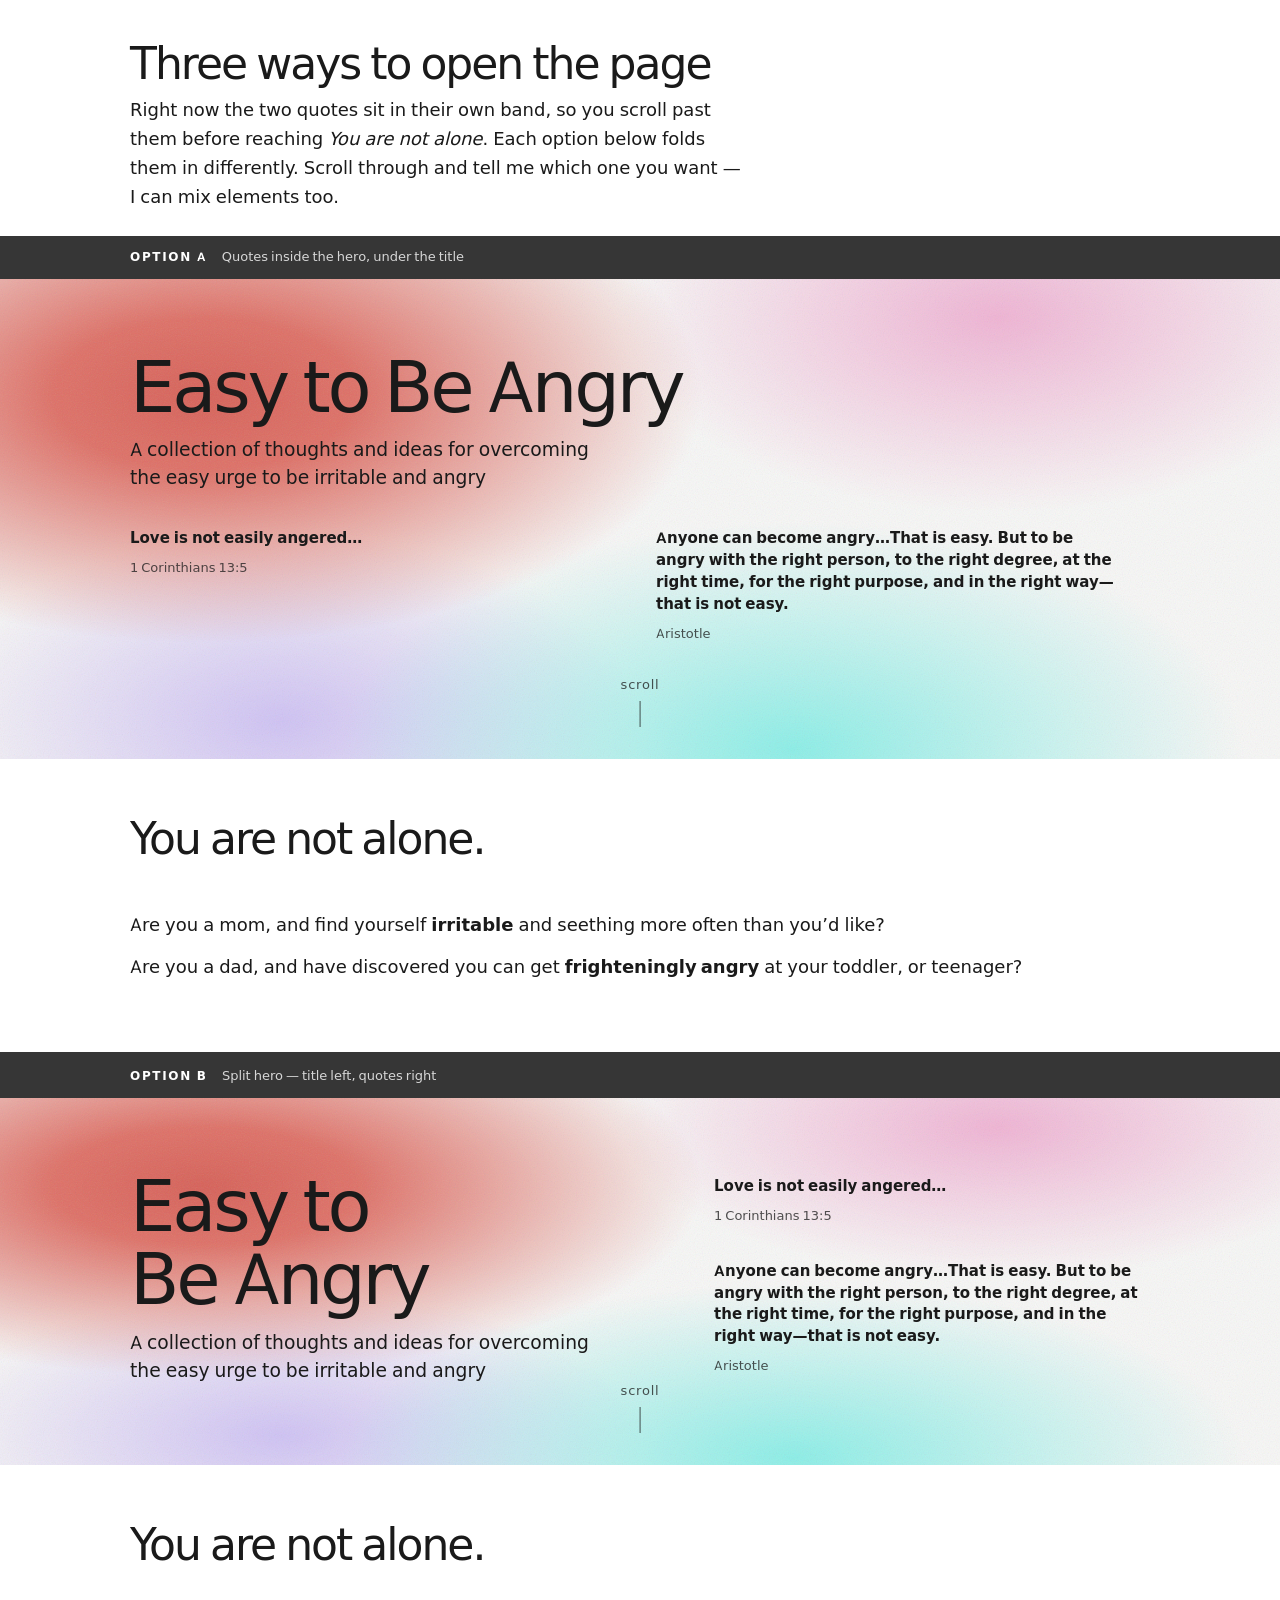
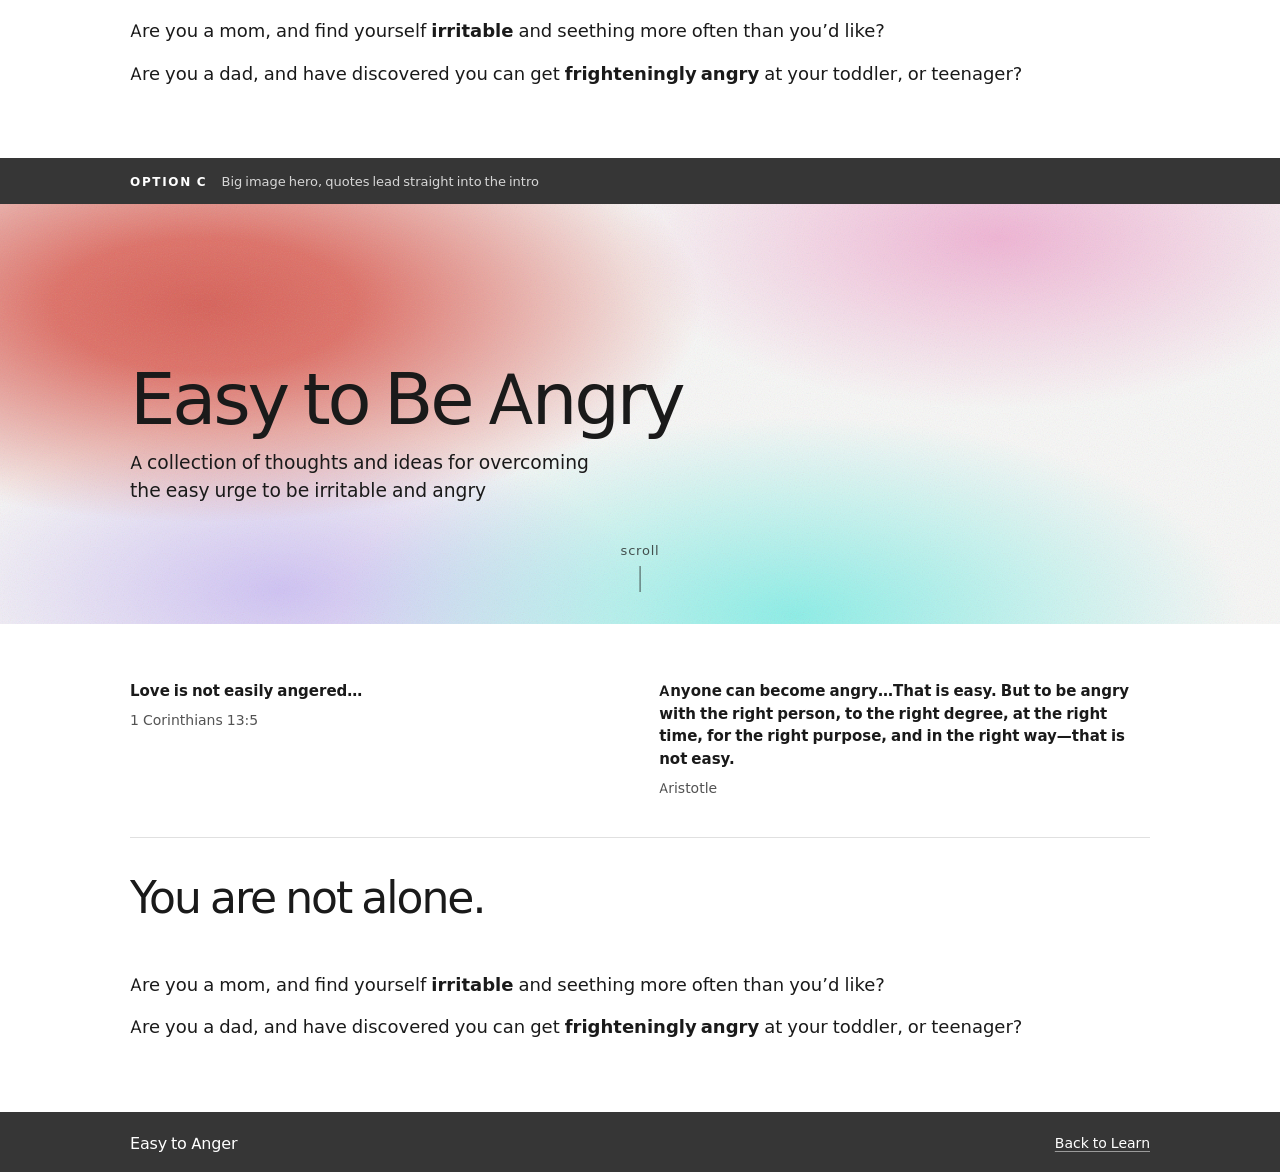
==== commit 878df502: "Match every page title's size, avoid orphans, and finish the Try page details The large title size l" ====
--- a/hero-options/index.html
+++ b/hero-options/index.html
@@ -5,7 +5,7 @@
 <meta name="viewport" content="width=device-width, initial-scale=1">
 <title>Hero layout options — Easy to Be Angry</title>
 <meta name="robots" content="noindex">
-<link rel="stylesheet" href="/assets/css/site.css?v=62">
+<link rel="stylesheet" href="/assets/css/site.css?v=64">
 <style>
   .opt-label {
     position: sticky; top: 0; z-index: 30;
--- a/assets/css/site.css
+++ b/assets/css/site.css
@@ -341,8 +341,11 @@
 }
 
 .hero__title {
-  font-size: var(--step-hero);
-  margin-bottom: .5rem;
+  /* the large size used to live on .hero--art, so only Learn got it */
+  font-size: clamp(2.5rem, calc(1.4rem + 4.7vw), 4.5rem);
+  margin-bottom: .75rem;
+  letter-spacing: -.045em;
+  line-height: 1.02;
 }
 
 .hero__meta {
@@ -605,7 +608,7 @@
 /* z-index only — the cue must stay absolutely positioned against the hero */
 .hero--art > .scroll-cue { z-index: 1; }
 
-.hero--art .hero__title {
+.hero__title, .hero--art .hero__title {
   font-size: clamp(2.5rem, calc(1.4rem + 4.7vw), 4.5rem);
   margin-bottom: .75rem;
 }
@@ -1793,7 +1796,8 @@
 
 .share__link {
   display: inline-block;
-  border: 1px solid rgba(0, 0, 0, .18);
+  border: 1px solid transparent;
+  background: var(--grey-light);
   border-radius: 999px;
   padding: .45rem 1.1rem;
   font-size: .875rem;
@@ -1802,9 +1806,9 @@
   transition: border-color .15s linear, color .15s linear;
 }
 
-.share__link:hover { border-color: var(--accent); color: var(--accent-deep); }
-
-.section--close { background: var(--grey-light); }
+.share__link:hover { border-color: var(--accent); color: var(--accent-deep); background: var(--white); }
+
+
 
 /* A cartoon we point to rather than reproduce. The drawing is Sofia Warren's
    and belongs to The New Yorker, so the frame carries only the caption, the
@@ -1865,9 +1869,10 @@
 .steps { margin-top: var(--block-gap); }
 
 .step { border-top: 1px solid rgba(0, 0, 0, .14); scroll-margin-top: 5rem; }
-/* no closing rule on the last one: the accordion ends the section here, and the
-   section divider below it was reading as a second bar */
-.step:last-of-type { border-bottom: 0; }
+/* the last step closes the group at the same rhythm as the rules between the
+   others; the section after it carries .section--no-rule so the divider that
+   used to sit below this doesn't read as a second bar */
+.step:last-of-type { border-bottom: 1px solid rgba(0, 0, 0, .14); }
 
 .step > summary {
   display: flex;
@@ -1906,3 +1911,94 @@
 
 /* the step that was jumped to, so the link above clearly landed somewhere */
 .step.is-target > summary { background: var(--gold-light); }
+
+/* The two dopamine cycles read against each other: the first is the one to get
+   out of, the second the one to move toward. Warm reds for the first, cool
+   blues and violets for the second, in the ring's backdrop and its cards. */
+.cycle--hot,
+.cycle--calm {
+  padding: clamp(1rem, 3vw, 2rem);
+  border-radius: 50%;
+}
+
+.cycle--hot {
+  background: radial-gradient(circle at 50% 50%,
+    rgba(232, 96, 72, .20) 0%,
+    rgba(238, 140, 110, .13) 45%,
+    rgba(240, 180, 150, 0) 72%);
+}
+
+.cycle--calm {
+  background: radial-gradient(circle at 50% 50%,
+    rgba(120, 150, 232, .20) 0%,
+    rgba(150, 140, 230, .13) 45%,
+    rgba(170, 170, 235, 0) 72%);
+}
+
+.cycle--hot .cycle__step--n { --step-tint: #fbd9cc; }
+.cycle--hot .cycle__step--e { --step-tint: #f9cbbb; }
+.cycle--hot .cycle__step--s { --step-tint: #f7bdab; }
+.cycle--hot .cycle__step--w { --step-tint: #f5b0a0; }
+
+.cycle--calm .cycle__step--n { --step-tint: #e7e0fb; }
+.cycle--calm .cycle__step--e { --step-tint: #d3d9fa; }
+.cycle--calm .cycle__step--s { --step-tint: #cbe4f7; }
+.cycle--calm .cycle__step--w { --step-tint: #c7eff0; }
+
+/* a circular wash needs no shape once the ring is gone */
+@media (max-width: 560px) {
+  .cycle--hot, .cycle--calm { border-radius: 14px; padding: clamp(1rem, 4vw, 1.5rem); }
+}
+
+/* the second cycle leads straight into body copy, so it needs its own room */
+.cycle--calm { margin-bottom: calc(var(--block-gap) * 1.8); }
+
+/* A section whose previous block already drew its own closing rule: without the
+   divider that normally sits between two sections, the full double padding
+   reads as a hole. */
+main > .section + .section--tight-top { padding-top: clamp(1.5rem, 3.5vw, 2.75rem); }
+
+/* Avoid orphans. text-wrap: pretty keeps a last line from being a single word,
+   balance evens out the lines of a heading. Both are progressive — anything
+   that doesn't support them just wraps the way it did before. */
+p, li, dd, figcaption, blockquote, .prose, .says__line { text-wrap: pretty; }
+
+h1, h2, h3, h4,
+.hero__title, .hero__standfirst, .section__title, .section__subtitle,
+.subhead-major, .step__title, .masking__head, .chart-row__note { text-wrap: balance; }
+
+/* The Grove invitation */
+.grove {
+  margin: var(--block-gap) 0 0;
+  padding: clamp(1.4rem, 4vw, 2.4rem);
+  border-radius: 14px;
+  text-align: center;
+  background:
+    radial-gradient(70% 120% at 18% 0%, rgba(232, 137, 189, .30) 0%, rgba(232, 137, 189, 0) 70%),
+    radial-gradient(70% 120% at 86% 100%, rgba(92, 232, 222, .32) 0%, rgba(92, 232, 222, 0) 70%),
+    var(--gold-light);
+}
+
+.grove__text {
+  max-width: 48ch;
+  margin: 0 auto;
+  font-size: var(--step-body);
+  line-height: 1.5;
+}
+
+.grove__cta {
+  display: inline-flex;
+  align-items: center;
+  gap: .55rem;
+  margin-top: 1.1rem;
+  padding: .8rem 1.6rem;
+  border-radius: 999px;
+  background: var(--charcoal);
+  color: var(--white);
+  font-size: var(--step-link);
+  font-weight: 700;
+  text-decoration: none;
+  transition: background .15s linear, transform .18s var(--ease);
+}
+
+.grove__cta:hover { background: var(--accent-deep); transform: translateY(-2px); }
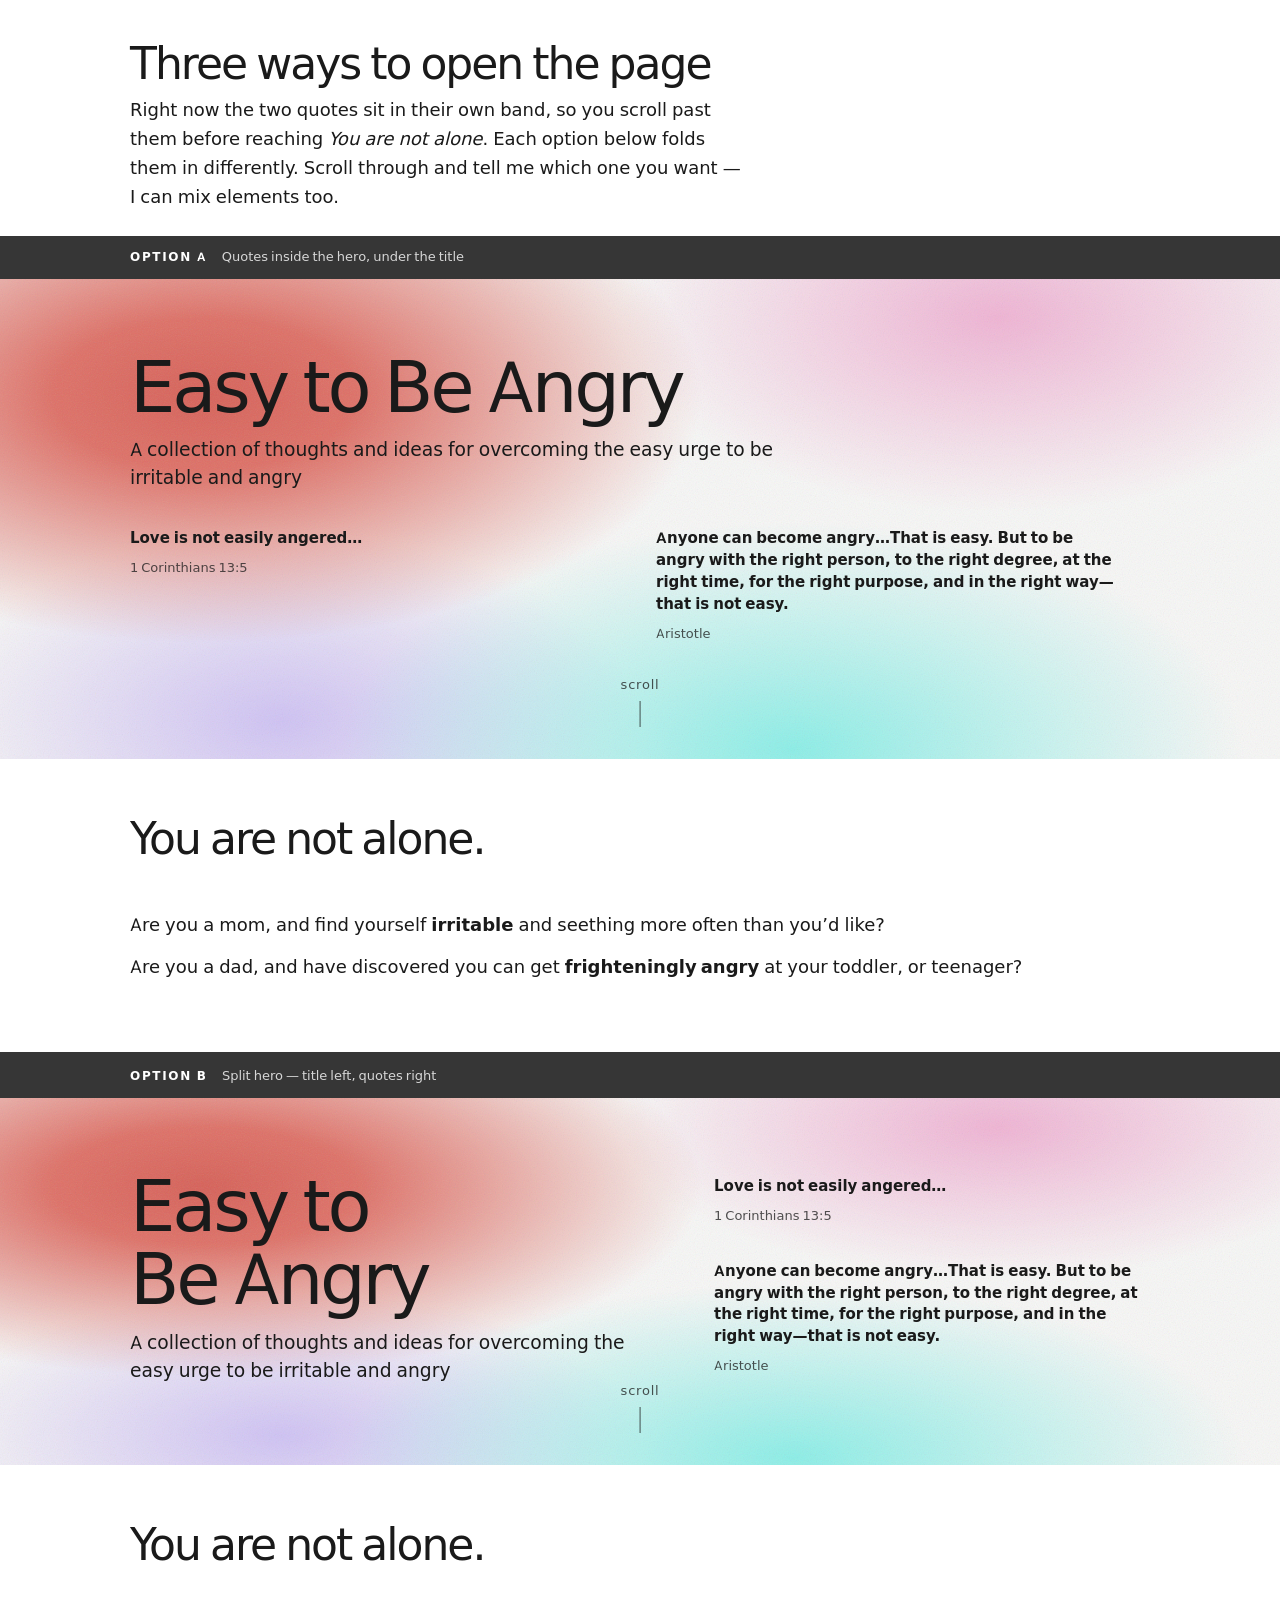
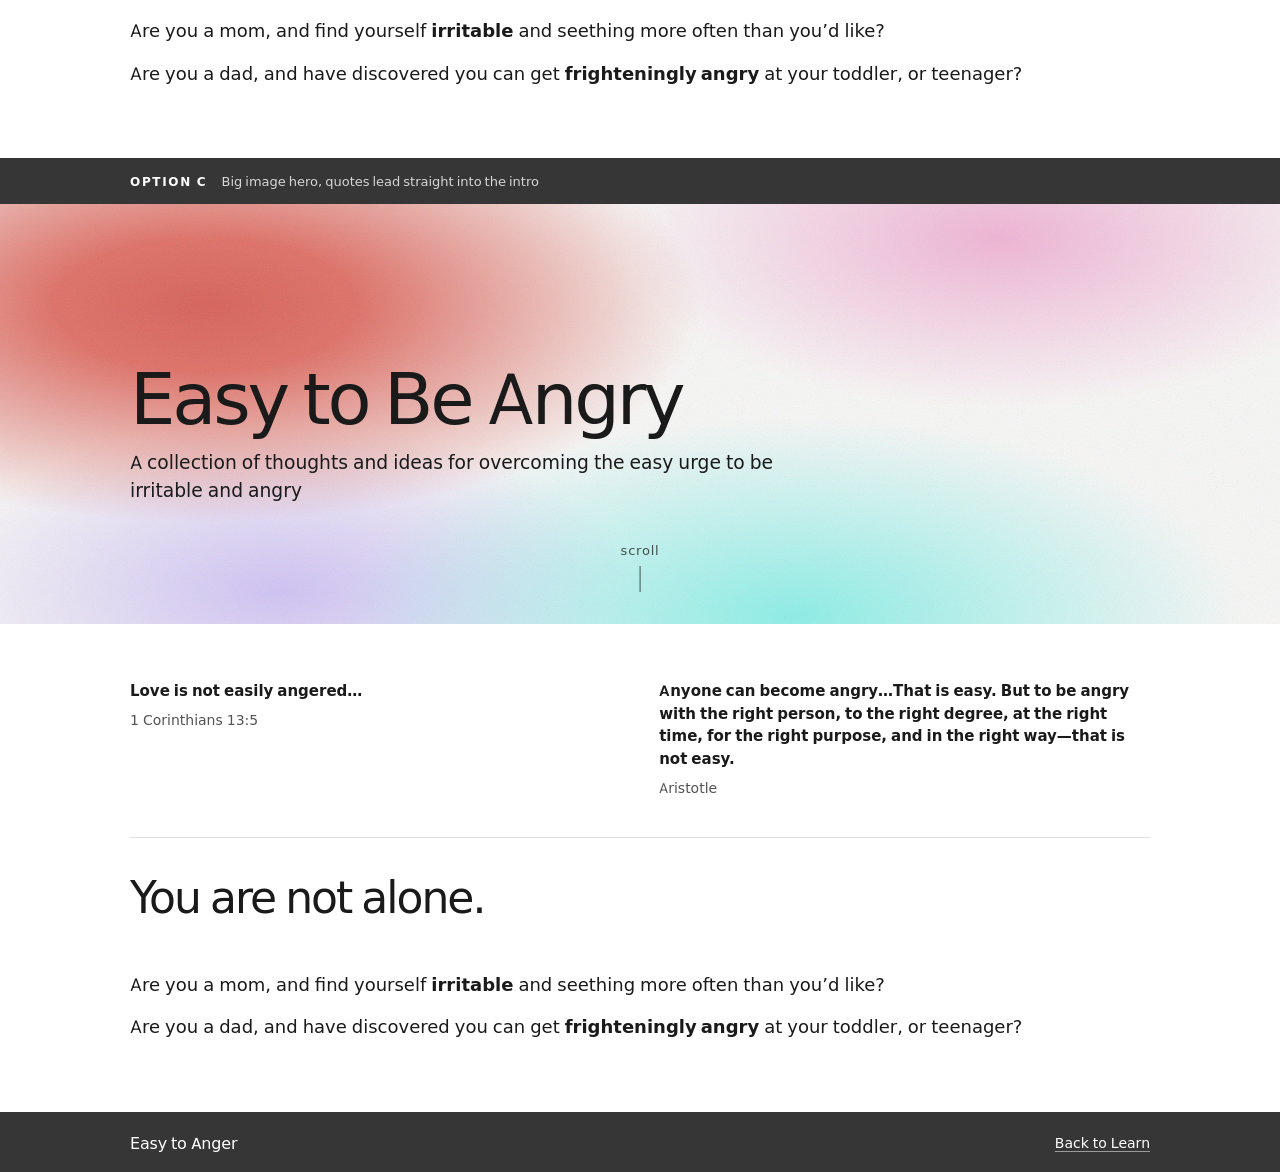
==== commit 219dd634: "Wider standfirst, embed the dopamine clip, lift cycle cards on hover The standfirst was capped at 58" ====
--- a/hero-options/index.html
+++ b/hero-options/index.html
@@ -5,7 +5,7 @@
 <meta name="viewport" content="width=device-width, initial-scale=1">
 <title>Hero layout options — Easy to Be Angry</title>
 <meta name="robots" content="noindex">
-<link rel="stylesheet" href="/assets/css/site.css?v=64">
+<link rel="stylesheet" href="/assets/css/site.css?v=68">
 <style>
   .opt-label {
     position: sticky; top: 0; z-index: 30;
--- a/assets/css/site.css
+++ b/assets/css/site.css
@@ -614,7 +614,7 @@
 }
 
 .hero__standfirst {
-  max-width: 58ch;
+  max-width: min(72ch, 100%);
   font-size: clamp(1rem, calc(.93rem + .3vw), 1.1875rem);
   line-height: 1.5;
 }
@@ -1495,9 +1495,9 @@
 .cycle__step p { margin: .35rem 0 0; }
 
 /* 12, 4 and 8 o'clock on a circle of radius 45 in a 100-unit box */
-.cycle__step--a { left: 50%; top: 5%;  transform: translate(-50%, -50%); --step-tint: #fde4d2; }
-.cycle__step--b { left: 89%; top: 72%; transform: translate(-50%, -50%); --step-tint: #fbd8e8; }
-.cycle__step--c { left: 11%; top: 72%; transform: translate(-50%, -50%); --step-tint: #e3e0fb; }
+.cycle__step--a { left: 50%; top: 5%;  --pos: translate(-50%, -50%); --step-tint: #fde4d2; }
+.cycle__step--b { left: 89%; top: 72%; --pos: translate(-50%, -50%); --step-tint: #fbd8e8; }
+.cycle__step--c { left: 11%; top: 72%; --pos: translate(-50%, -50%); --step-tint: #e3e0fb; }
 
 
 /* Below phone width the ring has no room, so the steps become a plain column
@@ -1514,7 +1514,7 @@
   .cycle__step {
     position: static;
     width: auto;
-    transform: none;
+    --pos: translate(0, 0);
     text-align: left;
   }
   .cycle__step p { margin: 0; }
@@ -1774,16 +1774,16 @@
 }
 
 /* Four-step variant of the cycle: steps at 12, 3, 6 and 9 o'clock. */
-.cycle--4 .cycle__step--n { left: 50%; top: 4%;  transform: translate(-50%, -50%); --step-tint: #fde4d2; }
-.cycle--4 .cycle__step--e { left: 96%; top: 50%; transform: translate(-50%, -50%); --step-tint: #fbd8e8; }
-.cycle--4 .cycle__step--s { left: 50%; top: 96%; transform: translate(-50%, -50%); --step-tint: #e3e0fb; }
-.cycle--4 .cycle__step--w { left: 4%;  top: 50%; transform: translate(-50%, -50%); --step-tint: #d6eef0; }
+.cycle--4 .cycle__step--n { left: 50%; top: 4%;  --pos: translate(-50%, -50%); --step-tint: #fde4d2; }
+.cycle--4 .cycle__step--e { left: 96%; top: 50%; --pos: translate(-50%, -50%); --step-tint: #fbd8e8; }
+.cycle--4 .cycle__step--s { left: 50%; top: 96%; --pos: translate(-50%, -50%); --step-tint: #e3e0fb; }
+.cycle--4 .cycle__step--w { left: 4%;  top: 50%; --pos: translate(-50%, -50%); --step-tint: #d6eef0; }
 
 @media (max-width: 560px) {
   .cycle--4 .cycle__step--n,
   .cycle--4 .cycle__step--e,
   .cycle--4 .cycle__step--s,
-  .cycle--4 .cycle__step--w { left: auto; top: auto; transform: none; }
+  .cycle--4 .cycle__step--w { left: auto; top: auto; --pos: translate(0, 0); }
 }
 
 /* Counselor directories and the like: the resource-list look, laid out inline */
@@ -1964,8 +1964,12 @@
 p, li, dd, figcaption, blockquote, .prose, .says__line { text-wrap: pretty; }
 
 h1, h2, h3, h4,
-.hero__title, .hero__standfirst, .section__title, .section__subtitle,
+.hero__title, .section__title, .section__subtitle,
 .subhead-major, .step__title, .masking__head, .chart-row__note { text-wrap: balance; }
+
+/* the standfirst is a paragraph, not a heading: balance would even the lines
+   by narrowing the measure, which is the opposite of what it wants */
+.hero__standfirst { text-wrap: pretty; }
 
 /* The Grove invitation */
 .grove {
@@ -2002,3 +2006,46 @@
 }
 
 .grove__cta:hover { background: var(--accent-deep); transform: translateY(-2px); }
+
+/* Embedded clip, cued to the passage the text points at */
+.clip { margin: var(--block-gap) 0; }
+
+.clip__frame {
+  max-width: 44rem;
+  margin: 0 auto;
+  aspect-ratio: 16 / 9;
+  border-radius: 8px;
+  overflow: hidden;
+  background: var(--charcoal);
+}
+
+.clip__embed { display: block; width: 100%; height: 100%; border: 0; }
+
+.clip__credit {
+  max-width: 44rem;
+  margin: .7rem auto 0;
+  font-size: .8125rem;
+  text-align: center;
+  opacity: .75;
+}
+
+/* Cards lift a little under the pointer. `scale` is its own property, so it
+   composes with the translate that positions each card on the ring instead of
+   overwriting it. */
+.cycle__step {
+  /* position and hover ride in one chain, so the card grows about its own
+     centre instead of drifting off the ring */
+  transform: var(--pos, translate(0, 0)) scale(var(--lift, 1));
+  transition: transform .18s var(--ease), box-shadow .18s var(--ease);
+}
+
+.cycle__step:hover {
+  --lift: 1.05;
+  box-shadow: 0 10px 26px rgba(0, 0, 0, .15);
+  z-index: 2;
+}
+
+@media (prefers-reduced-motion: reduce) {
+  .cycle__step { transition: none; }
+  .cycle__step:hover { --lift: 1; }
+}
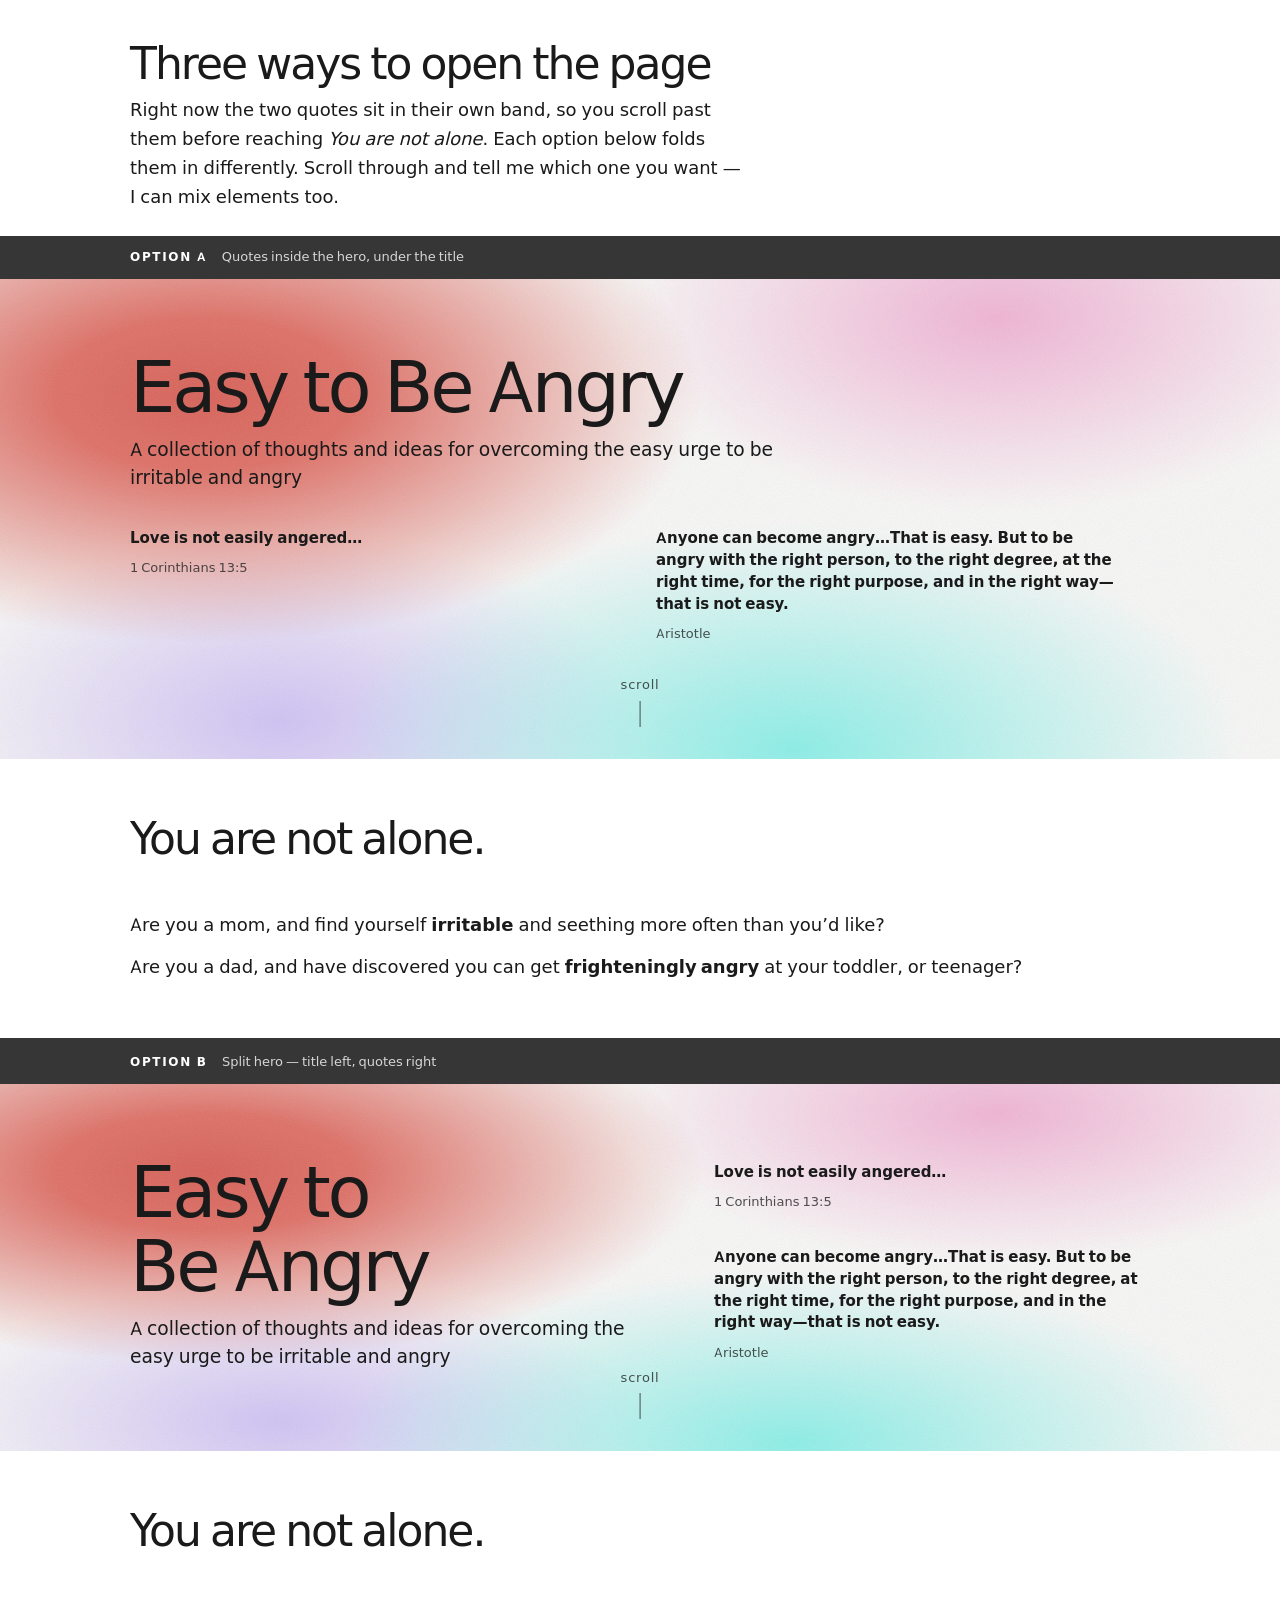
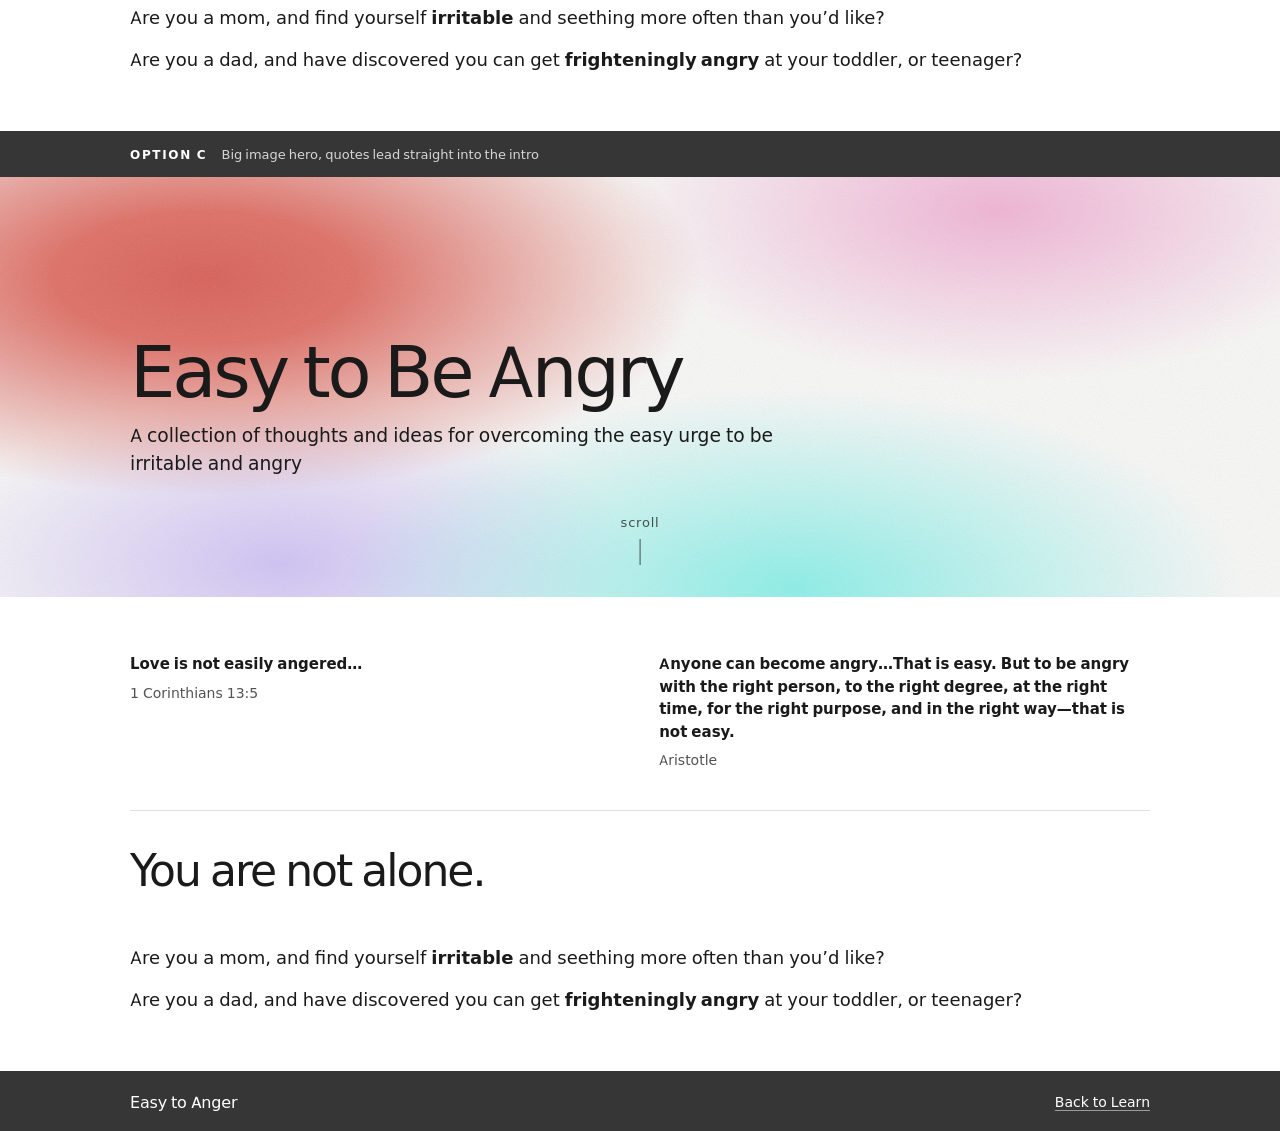
==== commit 85d41d6d: "Make every section gap identical, and nudge cycle cards instead of scaling them Section gaps ranged " ====
--- a/hero-options/index.html
+++ b/hero-options/index.html
@@ -5,7 +5,7 @@
 <meta name="viewport" content="width=device-width, initial-scale=1">
 <title>Hero layout options — Easy to Be Angry</title>
 <meta name="robots" content="noindex">
-<link rel="stylesheet" href="/assets/css/site.css?v=68">
+<link rel="stylesheet" href="/assets/css/site.css?v=71">
 <style>
   .opt-label {
     position: sticky; top: 0; z-index: 30;
--- a/assets/css/site.css
+++ b/assets/css/site.css
@@ -1495,9 +1495,12 @@
 .cycle__step p { margin: .35rem 0 0; }
 
 /* 12, 4 and 8 o'clock on a circle of radius 45 in a 100-unit box */
-.cycle__step--a { left: 50%; top: 5%;  --pos: translate(-50%, -50%); --step-tint: #fde4d2; }
-.cycle__step--b { left: 89%; top: 72%; --pos: translate(-50%, -50%); --step-tint: #fbd8e8; }
-.cycle__step--c { left: 11%; top: 72%; --pos: translate(-50%, -50%); --step-tint: #e3e0fb; }
+.cycle__step--a { left: 50%; top: 5%;  --pos: translate(-50%, -50%); --step-tint: #fde4d2;
+                  --out: translate(0, -7px); --in: translate(0, 3px); }
+.cycle__step--b { left: 89%; top: 72%; --pos: translate(-50%, -50%); --step-tint: #fbd8e8;
+                  --out: translate(6px, 4px); --in: translate(-3px, -2px); }
+.cycle__step--c { left: 11%; top: 72%; --pos: translate(-50%, -50%); --step-tint: #e3e0fb;
+                  --out: translate(-6px, 4px); --in: translate(3px, -2px); }
 
 
 /* Below phone width the ring has no room, so the steps become a plain column
@@ -1774,10 +1777,10 @@
 }
 
 /* Four-step variant of the cycle: steps at 12, 3, 6 and 9 o'clock. */
-.cycle--4 .cycle__step--n { left: 50%; top: 4%;  --pos: translate(-50%, -50%); --step-tint: #fde4d2; }
-.cycle--4 .cycle__step--e { left: 96%; top: 50%; --pos: translate(-50%, -50%); --step-tint: #fbd8e8; }
-.cycle--4 .cycle__step--s { left: 50%; top: 96%; --pos: translate(-50%, -50%); --step-tint: #e3e0fb; }
-.cycle--4 .cycle__step--w { left: 4%;  top: 50%; --pos: translate(-50%, -50%); --step-tint: #d6eef0; }
+.cycle--4 .cycle__step--n { left: 50%; top: 4%;  --pos: translate(-50%, -50%); --step-tint: #fde4d2;  --out: translate(0, -7px); --in: translate(0, 3px); }
+.cycle--4 .cycle__step--e { left: 96%; top: 50%; --pos: translate(-50%, -50%); --step-tint: #fbd8e8;  --out: translate(7px, 0); --in: translate(-3px, 0); }
+.cycle--4 .cycle__step--s { left: 50%; top: 96%; --pos: translate(-50%, -50%); --step-tint: #e3e0fb;  --out: translate(0, 7px); --in: translate(0, -3px); }
+.cycle--4 .cycle__step--w { left: 4%;  top: 50%; --pos: translate(-50%, -50%); --step-tint: #d6eef0;  --out: translate(-7px, 0); --in: translate(3px, 0); }
 
 @media (max-width: 560px) {
   .cycle--4 .cycle__step--n,
@@ -2033,19 +2036,35 @@
    composes with the translate that positions each card on the ring instead of
    overwriting it. */
 .cycle__step {
-  /* position and hover ride in one chain, so the card grows about its own
-     centre instead of drifting off the ring */
-  transform: var(--pos, translate(0, 0)) scale(var(--lift, 1));
-  transition: transform .18s var(--ease), box-shadow .18s var(--ease);
-}
-
-.cycle__step:hover {
-  --lift: 1.05;
-  box-shadow: 0 10px 26px rgba(0, 0, 0, .15);
-  z-index: 2;
-}
+  /* position and nudge ride in one chain: the position is a percentage of the
+     card's own box, so anything applied after it would drag the card off the
+     ring */
+  transform: var(--pos, translate(0, 0)) var(--nudge, translate(0, 0));
+  transition: transform .22s var(--ease), box-shadow .22s var(--ease);
+}
+
+/* Like the bubble chart: the one under the pointer eases out along the ring
+   and the rest draw in a little, so the whole diagram reacts. */
+.cycle__step:hover { --nudge: var(--out); z-index: 2; box-shadow: 0 8px 22px rgba(0, 0, 0, .13); }
+.cycle:has(.cycle__step:hover) .cycle__step:not(:hover) { --nudge: var(--in); }
 
 @media (prefers-reduced-motion: reduce) {
   .cycle__step { transition: none; }
-  .cycle__step:hover { --lift: 1; }
-}
+  .cycle__step:hover,
+  .cycle:has(.cycle__step:hover) .cycle__step:not(:hover) { --nudge: translate(0, 0); }
+}
+
+/* Section boundaries were varying from 150px to 260px because whatever
+   happened to be first or last inside a section added its own margin on top of
+   the section's padding. The padding alone governs the gap now. */
+.section > .container > *:first-child,
+.section > .container > *:first-child *:first-child { margin-top: 0; }
+
+.section > .container > *:last-child,
+.section > .container > *:last-child *:last-child { margin-bottom: 0; }
+
+/* Zeroing the outer children is not enough on its own: a margin deeper inside
+   can still collapse out through the container and reappear as extra gap.
+   flow-root makes the container its own formatting context, so nothing escapes
+   and the padding is the only thing setting the distance. */
+.section > .container { display: flow-root; }
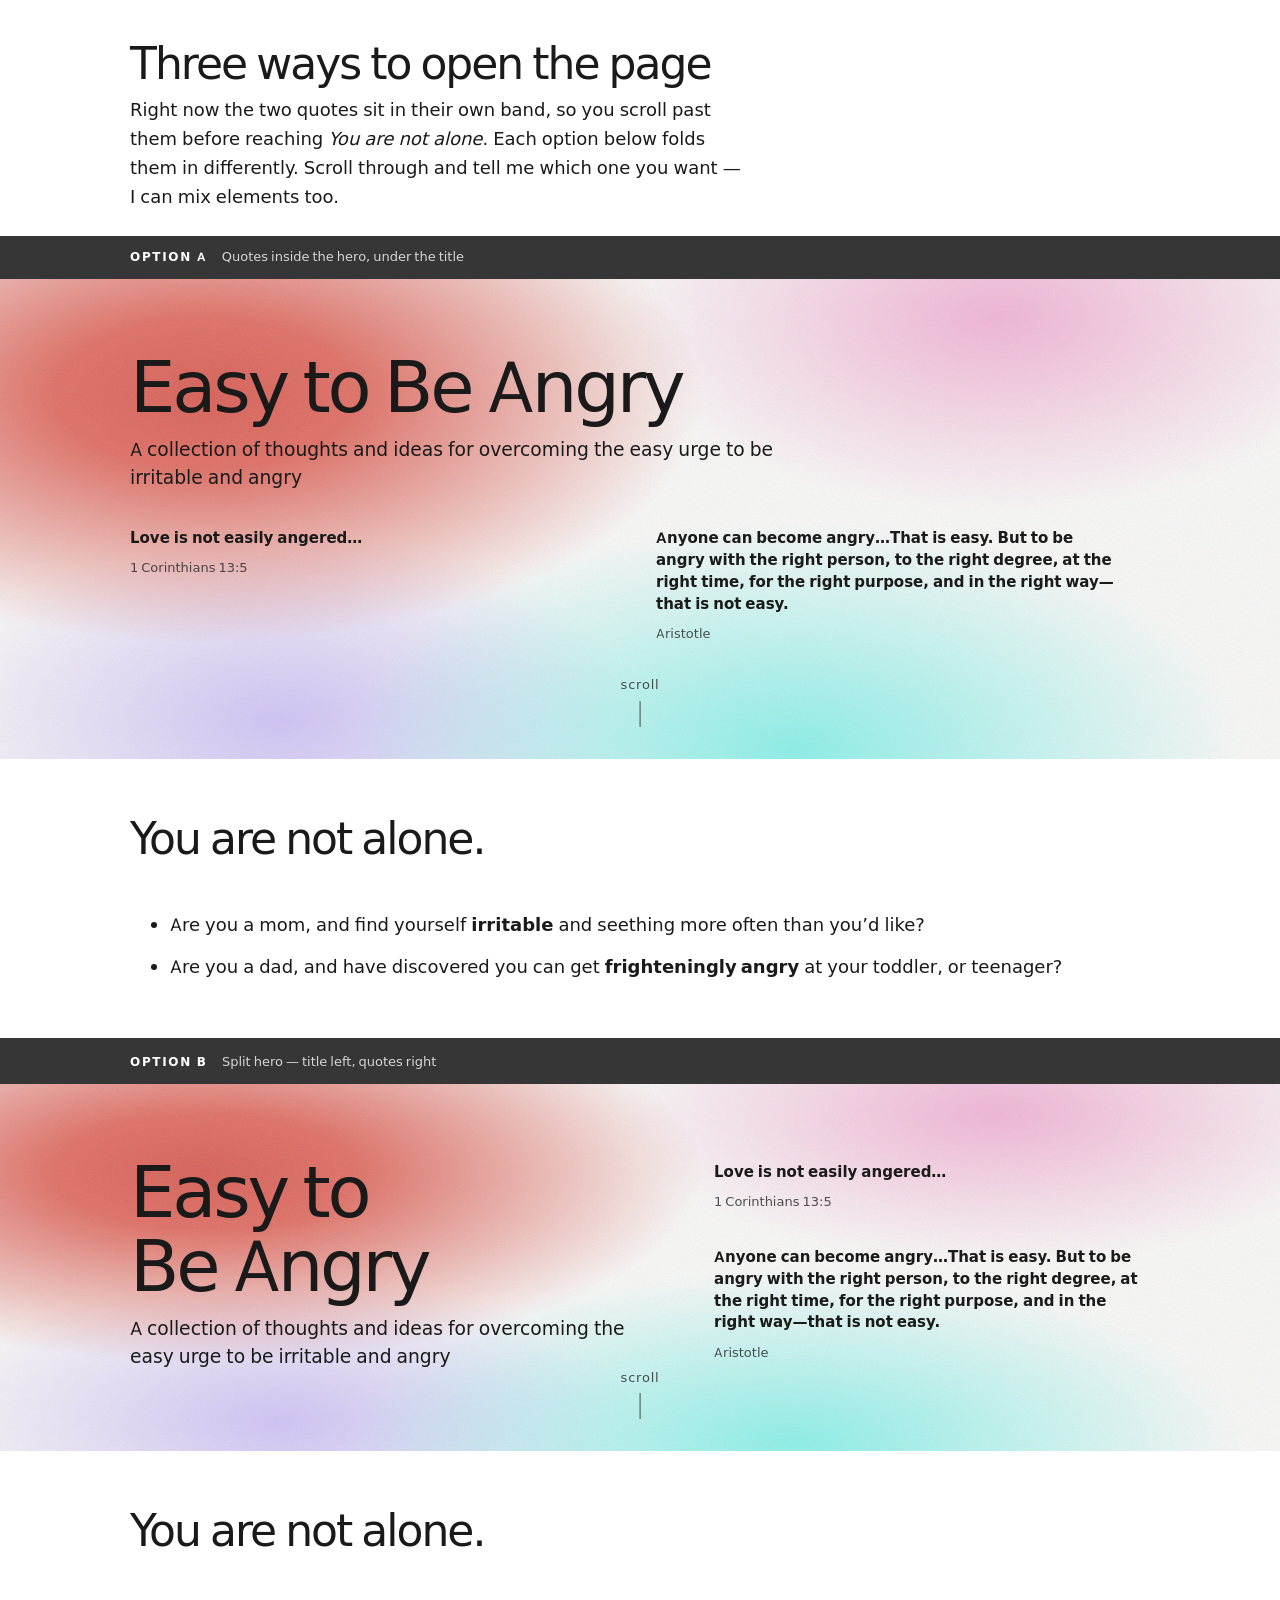
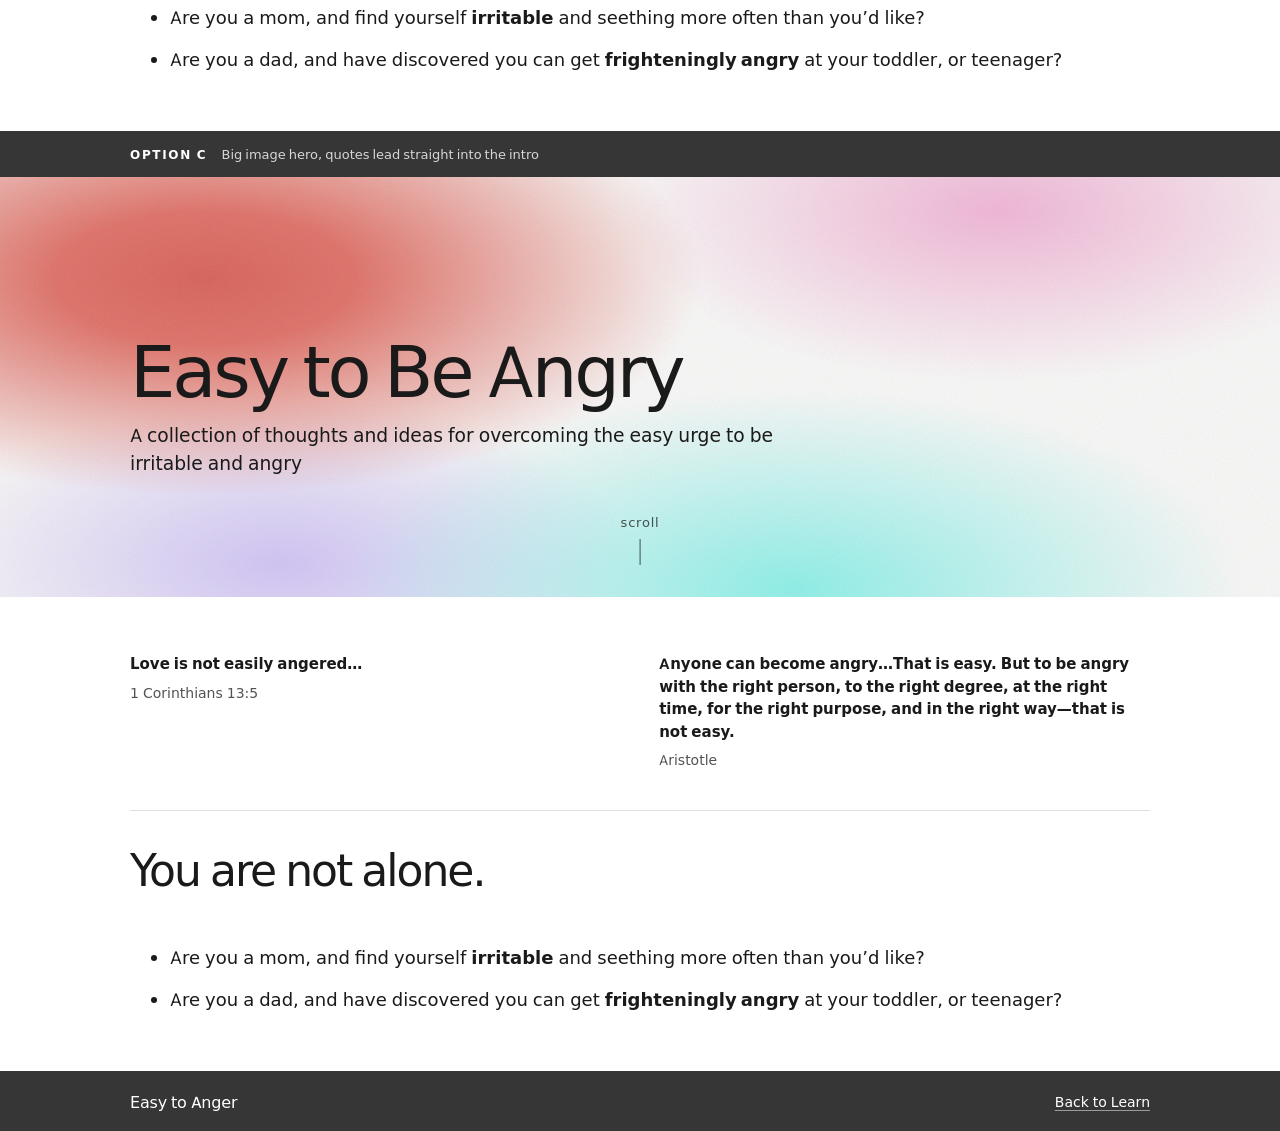
==== commit a5c37d97: "Fix mobile menu overlaying the page, inline the closing-question arrows The mobile submenus swallowi" ====
--- a/hero-options/index.html
+++ b/hero-options/index.html
@@ -5,7 +5,7 @@
 <meta name="viewport" content="width=device-width, initial-scale=1">
 <title>Hero layout options — Easy to Be Angry</title>
 <meta name="robots" content="noindex">
-<link rel="stylesheet" href="/assets/css/site.css?v=71">
+<link rel="stylesheet" href="/assets/css/site.css?v=78">
 <style>
   .opt-label {
     position: sticky; top: 0; z-index: 30;
--- a/assets/css/site.css
+++ b/assets/css/site.css
@@ -260,7 +260,8 @@
     transition: opacity .25s var(--ease), transform .25s var(--ease), visibility .25s;
   }
 
-  .nav__list[data-open='true'] { opacity: 1; visibility: visible; transform: none; }
+  .nav__list { pointer-events: none; }
+  .nav__list[data-open='true'] { opacity: 1; visibility: visible; transform: none; pointer-events: auto; }
 
   .nav__item { border-bottom: 1px solid rgba(0, 0, 0, .07); }
   .nav__item:last-child { border-bottom: 0; }
@@ -285,9 +286,14 @@
     border-radius: 0;
     box-shadow: none;
     opacity: 1;
-    visibility: visible;
     display: none;
   }
+
+  /* The submenu's visibility is tied to the menu being open. Declared on the
+     submenu itself it would override the closed menu's own visibility:hidden —
+     a child can always declare itself visible inside a hidden parent — and the
+     links then sat over the page, swallowing taps meant for the content. */
+  .nav__list[data-open='true'] .nav__submenu { visibility: visible; }
 
   /* Must match the desktop hover/focus selectors' specificity, or the
      translate(-50%) centering from those rules drags the panel off-screen. */
@@ -715,24 +721,6 @@
 /* "You are not alone" — the artwork sits behind the questions rather than
    below them, scaled down and softened so the text stays the focus. */
 .not-alone { position: relative; }
-
-.not-alone::before {
-  content: '';
-  position: absolute;
-  right: -3%;
-  top: 50%;
-  translate: 0 -50%;
-  width: clamp(240px, 42%, 460px);
-  aspect-ratio: 1200 / 901;
-  background: url('/assets/img/blob-not-alone.webp') center / contain no-repeat;
-  opacity: .3;
-  pointer-events: none;
-}
-
-.not-alone > * { position: relative; }
-
-@media (max-width: 700px) {
-  .not-alone::before { width: 78%; right: -12%; opacity: .22; }
 }
 
 /* "You are not alone" question list */
@@ -1042,7 +1030,7 @@
 .closing-question strong { font-weight: 700; }
 
 @media (max-width: 560px) {
-  .closing-question { grid-template-columns: 1fr; gap: .4rem; }
+  .closing-question { gap: clamp(.6rem, 2.5vw, 1.1rem); }
 }
 
 /* Topic subheads that open a named idea */
@@ -1496,11 +1484,11 @@
 
 /* 12, 4 and 8 o'clock on a circle of radius 45 in a 100-unit box */
 .cycle__step--a { left: 50%; top: 5%;  --pos: translate(-50%, -50%); --step-tint: #fde4d2;
-                  --out: translate(0, -7px); --in: translate(0, 3px); }
+                  --out: translate(0, -7px); }
 .cycle__step--b { left: 89%; top: 72%; --pos: translate(-50%, -50%); --step-tint: #fbd8e8;
-                  --out: translate(6px, 4px); --in: translate(-3px, -2px); }
+                  --out: translate(6px, 4px); }
 .cycle__step--c { left: 11%; top: 72%; --pos: translate(-50%, -50%); --step-tint: #e3e0fb;
-                  --out: translate(-6px, 4px); --in: translate(3px, -2px); }
+                  --out: translate(-6px, 4px); }
 
 
 /* Below phone width the ring has no room, so the steps become a plain column
@@ -1777,10 +1765,10 @@
 }
 
 /* Four-step variant of the cycle: steps at 12, 3, 6 and 9 o'clock. */
-.cycle--4 .cycle__step--n { left: 50%; top: 4%;  --pos: translate(-50%, -50%); --step-tint: #fde4d2;  --out: translate(0, -7px); --in: translate(0, 3px); }
-.cycle--4 .cycle__step--e { left: 96%; top: 50%; --pos: translate(-50%, -50%); --step-tint: #fbd8e8;  --out: translate(7px, 0); --in: translate(-3px, 0); }
-.cycle--4 .cycle__step--s { left: 50%; top: 96%; --pos: translate(-50%, -50%); --step-tint: #e3e0fb;  --out: translate(0, 7px); --in: translate(0, -3px); }
-.cycle--4 .cycle__step--w { left: 4%;  top: 50%; --pos: translate(-50%, -50%); --step-tint: #d6eef0;  --out: translate(-7px, 0); --in: translate(3px, 0); }
+.cycle--4 .cycle__step--n { left: 50%; top: 4%;  --pos: translate(-50%, -50%); --step-tint: #fde4d2;  --out: translate(0, -7px); }
+.cycle--4 .cycle__step--e { left: 96%; top: 50%; --pos: translate(-50%, -50%); --step-tint: #fbd8e8;  --out: translate(7px, 0); }
+.cycle--4 .cycle__step--s { left: 50%; top: 96%; --pos: translate(-50%, -50%); --step-tint: #e3e0fb;  --out: translate(0, 7px); }
+.cycle--4 .cycle__step--w { left: 4%;  top: 50%; --pos: translate(-50%, -50%); --step-tint: #d6eef0;  --out: translate(-7px, 0); }
 
 @media (max-width: 560px) {
   .cycle--4 .cycle__step--n,
@@ -1955,11 +1943,6 @@
 
 /* the second cycle leads straight into body copy, so it needs its own room */
 .cycle--calm { margin-bottom: calc(var(--block-gap) * 1.8); }
-
-/* A section whose previous block already drew its own closing rule: without the
-   divider that normally sits between two sections, the full double padding
-   reads as a hole. */
-main > .section + .section--tight-top { padding-top: clamp(1.5rem, 3.5vw, 2.75rem); }
 
 /* Avoid orphans. text-wrap: pretty keeps a last line from being a single word,
    balance evens out the lines of a heading. Both are progressive — anything
@@ -2043,15 +2026,12 @@
   transition: transform .22s var(--ease), box-shadow .22s var(--ease);
 }
 
-/* Like the bubble chart: the one under the pointer eases out along the ring
-   and the rest draw in a little, so the whole diagram reacts. */
+/* Only the card under the pointer moves: it eases out along its own radius. */
 .cycle__step:hover { --nudge: var(--out); z-index: 2; box-shadow: 0 8px 22px rgba(0, 0, 0, .13); }
-.cycle:has(.cycle__step:hover) .cycle__step:not(:hover) { --nudge: var(--in); }
 
 @media (prefers-reduced-motion: reduce) {
   .cycle__step { transition: none; }
-  .cycle__step:hover,
-  .cycle:has(.cycle__step:hover) .cycle__step:not(:hover) { --nudge: translate(0, 0); }
+  .cycle__step:hover { --nudge: translate(0, 0); }
 }
 
 /* Section boundaries were varying from 150px to 260px because whatever
@@ -2068,3 +2048,93 @@
    flow-root makes the container its own formatting context, so nothing escapes
    and the padding is the only thing setting the distance. */
 .section > .container { display: flow-root; }
+
+/* The accordion draws its own rule at the bottom of the last step, and that
+   rule reads as the break between sections. So the section ends there and the
+   next one supplies the usual single gap, rather than both adding their half. */
+.section--ends-on-rule { padding-bottom: 0; }
+
+/* The caret only means something where a submenu can be toggled. */
+@media (max-width: 860px) {
+  .nav__caret { display: none; }
+}
+
+/* Arrows stay beside their text at every width — stacking left the arrow
+   stranded on a line of its own. */
+@media (max-width: 560px) {
+  .aim { grid-template-columns: auto 1fr; gap: clamp(.6rem, 2.5vw, 1.1rem); }
+}
+
+/* Background artwork should read as background on a phone, not as a stray
+   picture, so it spans the full width there. The per-section size is an inline
+   custom property, which no rule can outrank, so this sets background-size
+   itself. .section--art-keep opts a section out. */
+@media (max-width: 760px) {
+  .section--art:not(.section--art-keep) { background-size: 150% auto; }
+}
+
+/* The tendency/consider pairs: an arrow pointing sideways makes no sense once
+   the two halves stack, so on a phone the correction hangs off a bar instead. */
+@media (max-width: 640px) {
+  .swap { grid-template-columns: 1fr; gap: 0; }
+  .swap .arrow { display: none; }
+  .swap__from { font-weight: 500; }
+  .swap > p:last-child {
+    margin-top: .55rem;
+    padding-left: clamp(.8rem, 3.5vw, 1.1rem);
+    border-left: 3px solid var(--accent);
+    font-weight: 700;
+  }
+}
+
+/* Stacked cycles need the connectors the ring normally provides. */
+@media (max-width: 560px) {
+  /* relative so the connector can hang off it — left/top have to go with it,
+     or the ring's own offsets come back the moment the box stops being static */
+  .cycle__step { position: relative; left: auto; top: auto; }
+  .cycle__step + .cycle__step::before {
+    content: '';
+    position: absolute;
+    left: clamp(1.1rem, 5vw, 1.6rem);
+    top: calc(-1 * clamp(1.5rem, 6vw, 2rem));
+    width: 2px;
+    height: clamp(1.5rem, 6vw, 2rem);
+    background: var(--accent);
+  }
+  .cycle__step + .cycle__step::after {
+    content: '';
+    position: absolute;
+    left: clamp(1.1rem, 5vw, 1.6rem);
+    top: -7px;
+    width: 0;
+    height: 0;
+    border-left: 4.5px solid transparent;
+    border-right: 4.5px solid transparent;
+    border-top: 7px solid var(--accent);
+    transform: translateX(-3.5px);
+  }
+}
+
+/* A soft red wash behind the two trope headings — the anger they name, sitting
+   behind the words rather than around them. */
+.subhead-major--blob { position: relative; isolation: isolate; }
+
+.subhead-major--blob::before {
+  content: '';
+  position: absolute;
+  z-index: -1;
+  left: -6%;
+  top: 50%;
+  translate: 0 -50%;
+  width: min(26rem, 72%);
+  aspect-ratio: 1.9 / 1;
+  background: radial-gradient(ellipse at 42% 50%,
+    rgba(214, 48, 34, .26) 0%,
+    rgba(222, 86, 60, .14) 45%,
+    rgba(230, 120, 90, 0) 72%);
+  pointer-events: none;
+}
+
+@media (max-width: 560px) {
+  .subhead-major--blob::before { width: min(20rem, 110%); }
+}
